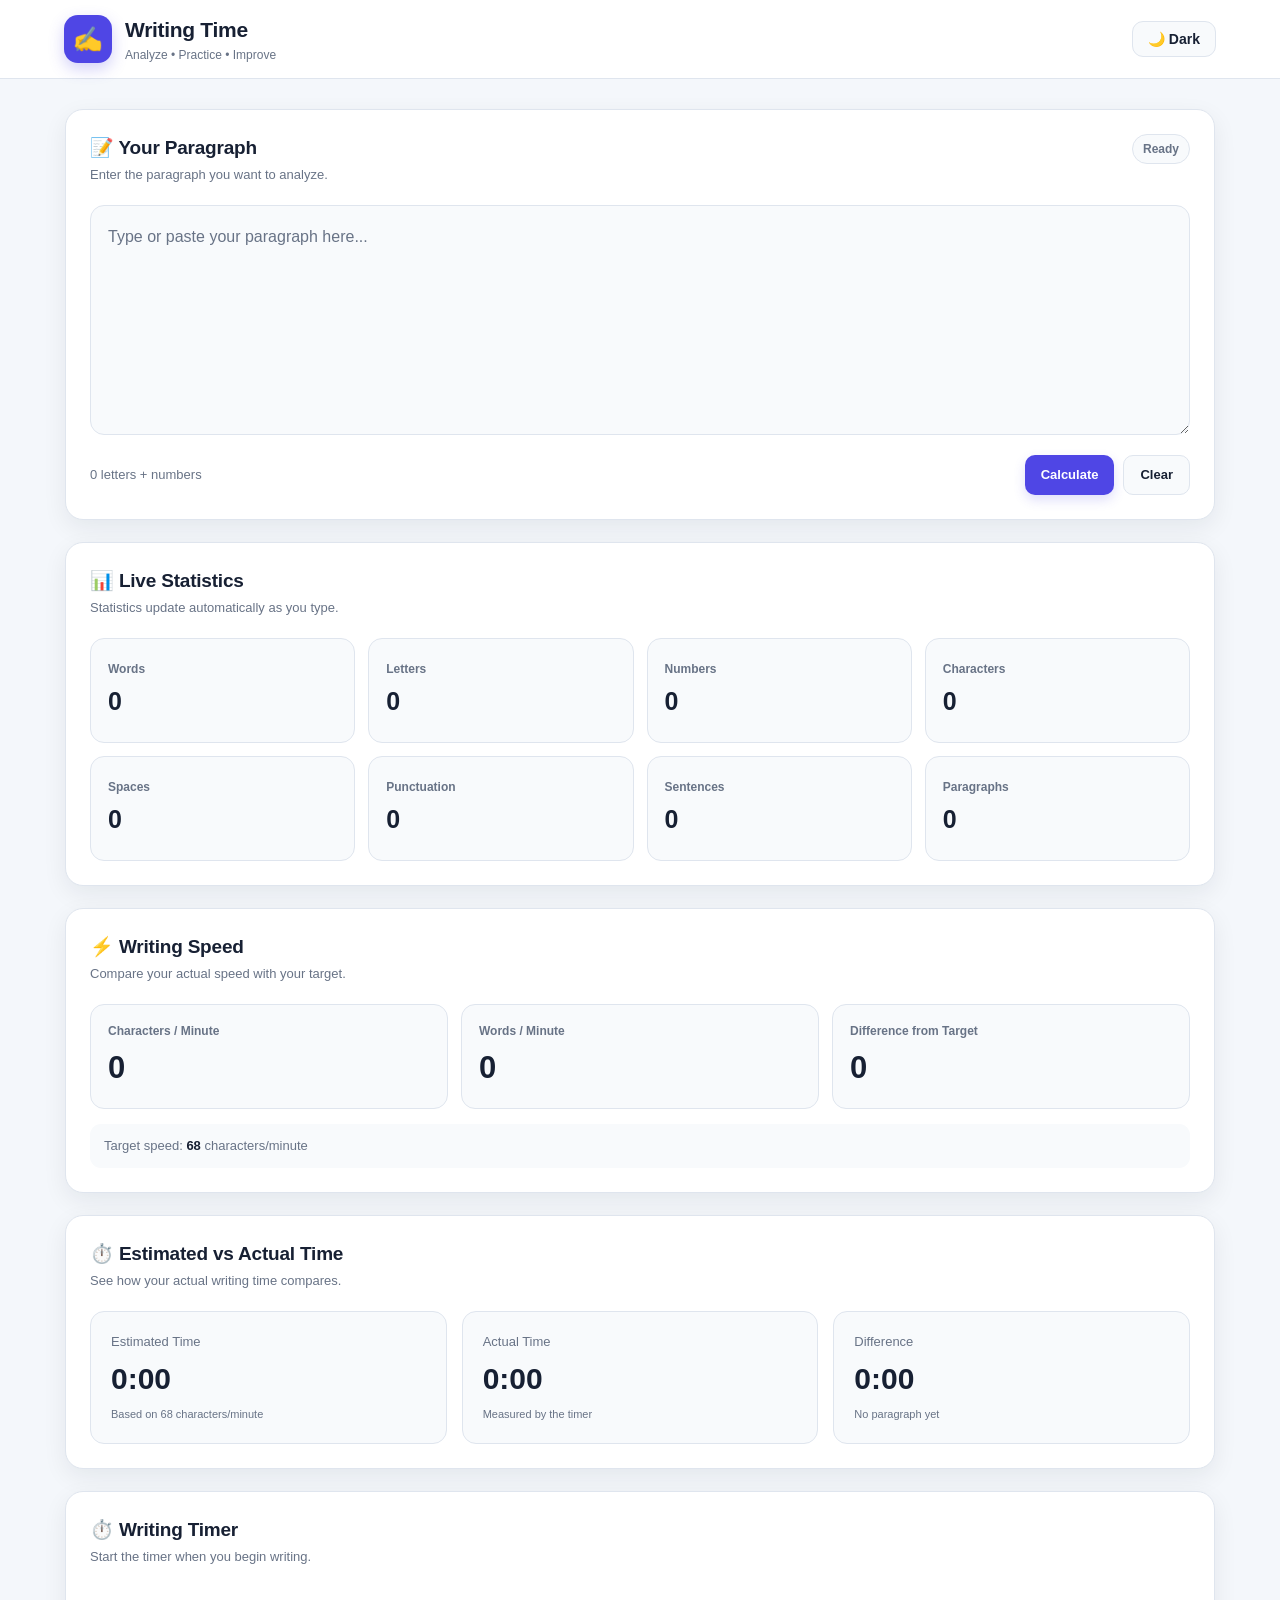
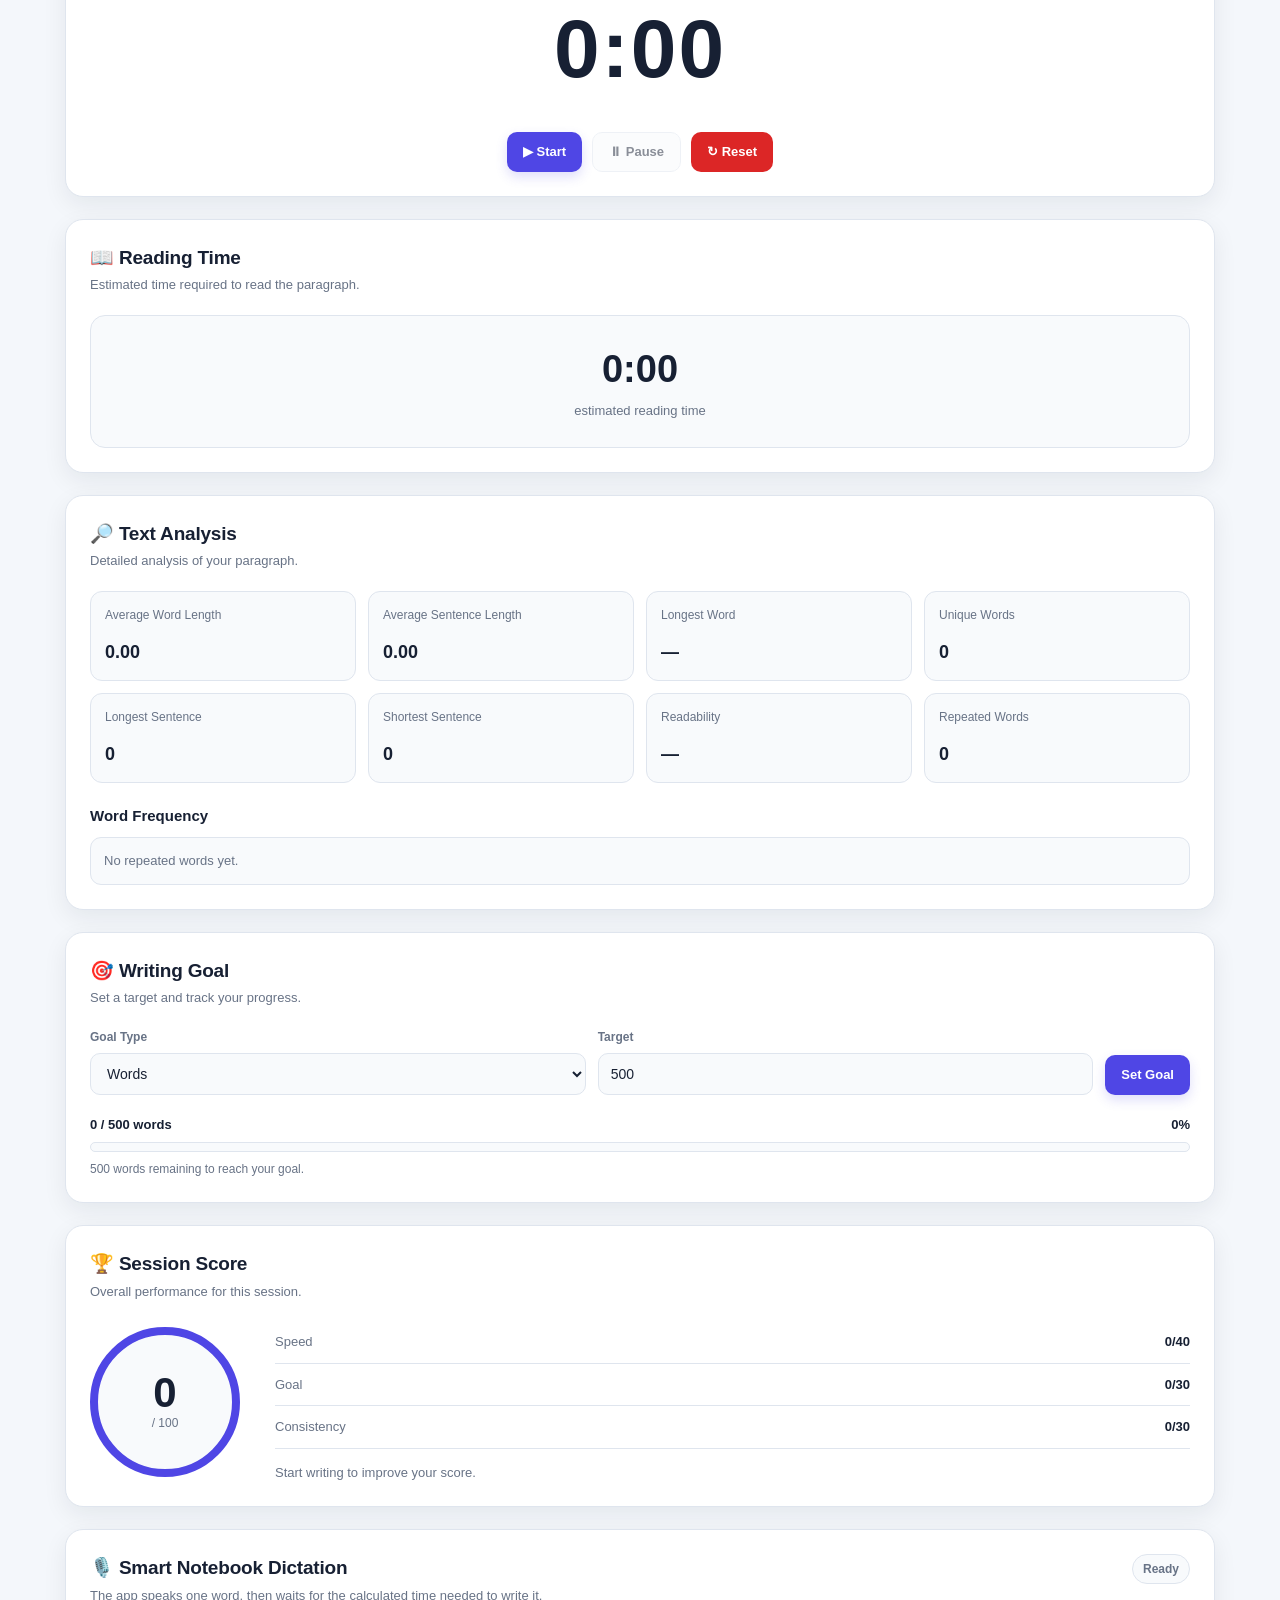
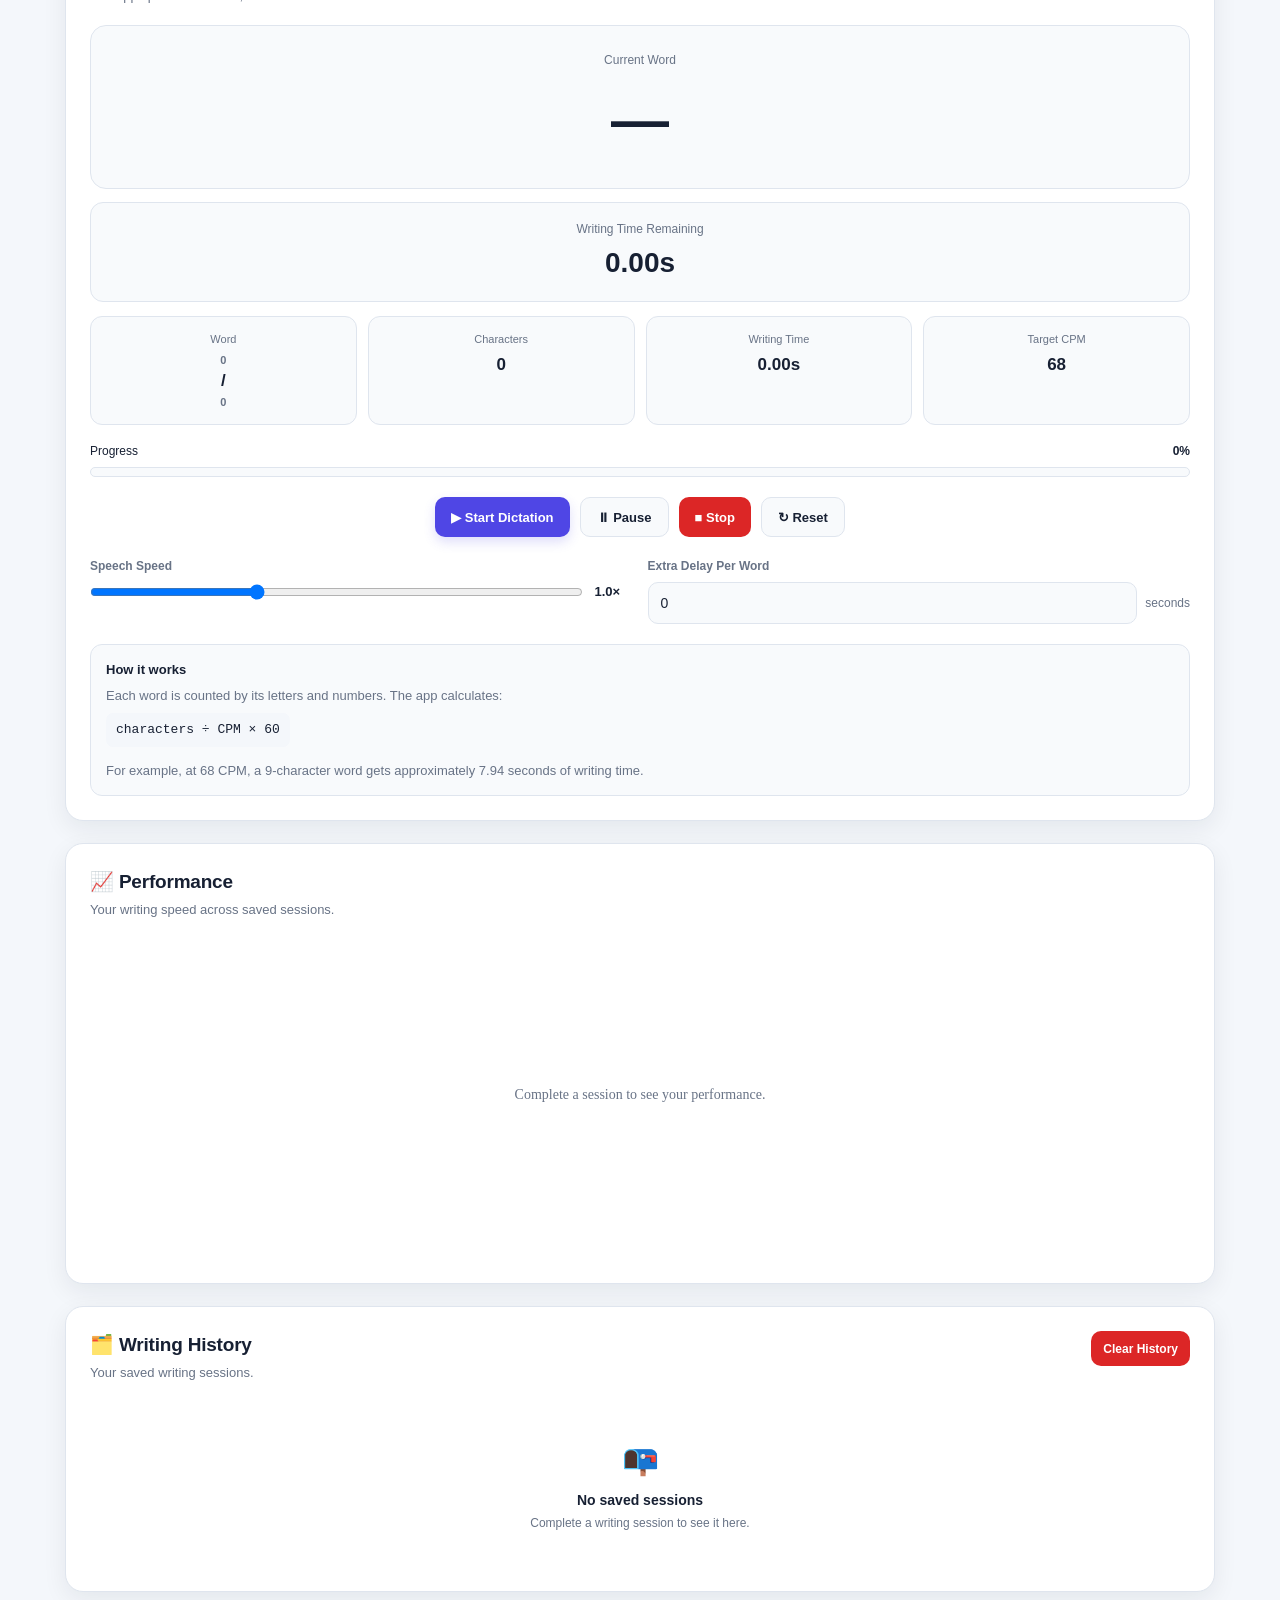
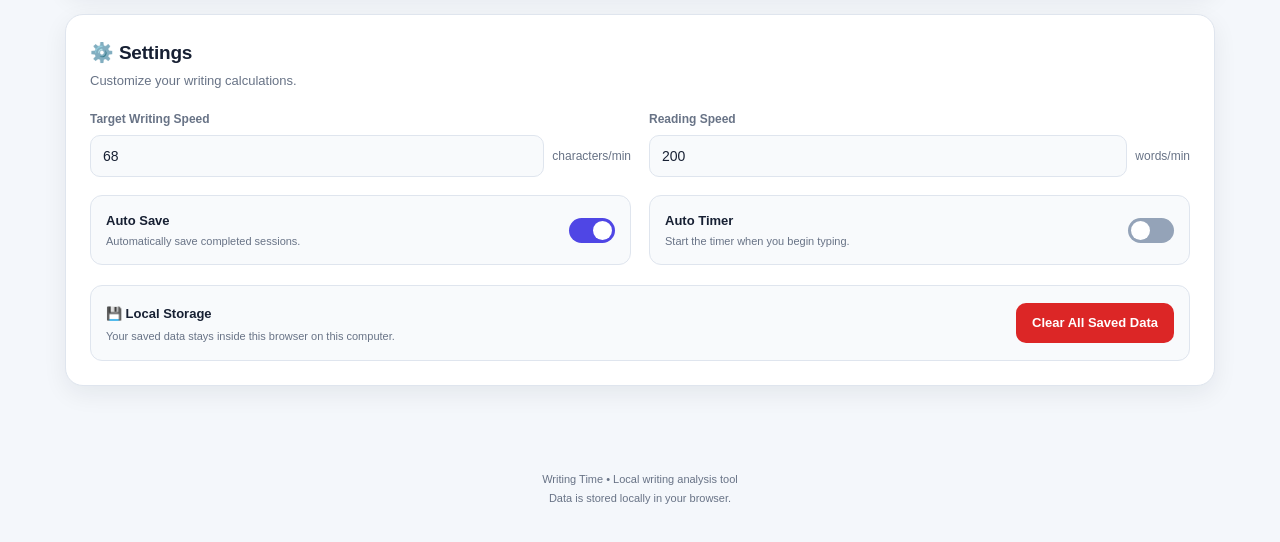
==== index.html @ 91558682 "Initial version" ====
<!DOCTYPE html>
<html lang="en">
<head>
    <meta charset="UTF-8">

    <meta
        name="viewport"
        content="width=device-width, initial-scale=1.0"
    >

    <meta
        name="description"
        content="Writing Time - Analyze your paragraph, calculate writing time, track speed and practice notebook dictation."
    >

    <title>Writing Time</title>

    <link
        rel="stylesheet"
        href="style.css"
    >
</head>

<body>

    <!-- =====================================================
         HEADER
         ===================================================== -->

    <header class="topbar">

        <div class="brand">

            <div class="brand-icon">
                ✍️
            </div>

            <div>
                <h1>Writing Time</h1>

                <p>
                    Analyze • Practice • Improve
                </p>
            </div>

        </div>


        <button
            id="themeToggle"
            class="theme-toggle"
            type="button"
        >
            🌙 Dark
        </button>

    </header>


    <!-- =====================================================
         MAIN
         ===================================================== -->

    <main class="container">


        <!-- =================================================
             INPUT SECTION
             ================================================= -->

        <section class="card input-card">

            <div class="section-heading">

                <div>
                    <h2>📝 Your Paragraph</h2>

                    <p>
                        Enter the paragraph you want to analyze.
                    </p>
                </div>

                <span
                    id="liveStatus"
                    class="status-badge"
                >
                    Ready
                </span>

            </div>


            <textarea
                id="paragraph"
                placeholder="Type or paste your paragraph here..."
                spellcheck="true"
                autocomplete="off"
            ></textarea>


            <div class="input-footer">

                <span id="charPreview">
                    0 letters + numbers
                </span>

                <div class="input-actions">

                    <button
                        id="calculateBtn"
                        class="primary-btn"
                        type="button"
                    >
                        Calculate
                    </button>

                    <button
                        id="clearBtn"
                        class="secondary-btn"
                        type="button"
                    >
                        Clear
                    </button>

                </div>

            </div>

        </section>


        <!-- =================================================
             LIVE STATISTICS
             ================================================= -->

        <section class="card">

            <div class="section-heading">

                <div>
                    <h2>📊 Live Statistics</h2>

                    <p>
                        Statistics update automatically as you type.
                    </p>
                </div>

            </div>


            <div class="stats-grid">

                <div class="stat-card">
                    <span class="stat-label">Words</span>
                    <strong id="words">0</strong>
                </div>

                <div class="stat-card">
                    <span class="stat-label">Letters</span>
                    <strong id="letters">0</strong>
                </div>

                <div class="stat-card">
                    <span class="stat-label">Numbers</span>
                    <strong id="numbers">0</strong>
                </div>

                <div class="stat-card">
                    <span class="stat-label">Characters</span>
                    <strong id="characters">0</strong>
                </div>

                <div class="stat-card">
                    <span class="stat-label">Spaces</span>
                    <strong id="spaces">0</strong>
                </div>

                <div class="stat-card">
                    <span class="stat-label">Punctuation</span>
                    <strong id="punctuation">0</strong>
                </div>

                <div class="stat-card">
                    <span class="stat-label">Sentences</span>
                    <strong id="sentences">0</strong>
                </div>

                <div class="stat-card">
                    <span class="stat-label">Paragraphs</span>
                    <strong id="paragraphs">0</strong>
                </div>

            </div>

        </section>


        <!-- =================================================
             WRITING SPEED
             ================================================= -->

        <section class="card">

            <div class="section-heading">

                <div>
                    <h2>⚡ Writing Speed</h2>

                    <p>
                        Compare your actual speed with your target.
                    </p>
                </div>

            </div>


            <div class="stats-grid three-columns">

                <div class="stat-card large-stat">

                    <span class="stat-label">
                        Characters / Minute
                    </span>

                    <strong id="cpm">
                        0
                    </strong>

                </div>


                <div class="stat-card large-stat">

                    <span class="stat-label">
                        Words / Minute
                    </span>

                    <strong id="wpm">
                        0
                    </strong>

                </div>


                <div class="stat-card large-stat">

                    <span class="stat-label">
                        Difference from Target
                    </span>

                    <strong id="speedDifference">
                        0
                    </strong>

                </div>

            </div>


            <div class="speed-target">

                Target speed:

                <strong id="targetSpeed">
                    68
                </strong>

                characters/minute

            </div>

        </section>


        <!-- =================================================
             ESTIMATED VS ACTUAL TIME
             ================================================= -->

        <section class="card">

            <div class="section-heading">

                <div>
                    <h2>⏱️ Estimated vs Actual Time</h2>

                    <p>
                        See how your actual writing time compares.
                    </p>
                </div>

            </div>


            <div class="time-grid">

                <div class="time-card">

                    <span>
                        Estimated Time
                    </span>

                    <strong id="estimatedTime">
                        0:00
                    </strong>

                    <small>
                        Based on 68 characters/minute
                    </small>

                </div>


                <div class="time-card">

                    <span>
                        Actual Time
                    </span>

                    <strong id="actualTime">
                        0:00
                    </strong>

                    <small>
                        Measured by the timer
                    </small>

                </div>


                <div class="time-card">

                    <span>
                        Difference
                    </span>

                    <strong id="timeDifference">
                        0:00
                    </strong>

                    <small id="differenceLabel">
                        No difference yet
                    </small>

                </div>

            </div>

        </section>


        <!-- =================================================
             STOPWATCH
             ================================================= -->

        <section class="card timer-card">

            <div class="section-heading">

                <div>
                    <h2>⏱️ Writing Timer</h2>

                    <p>
                        Start the timer when you begin writing.
                    </p>
                </div>

            </div>


            <div
                id="stopwatch"
                class="stopwatch"
            >
                0:00
            </div>


            <div class="timer-controls">

                <button
                    id="startTimer"
                    class="primary-btn"
                    type="button"
                >
                    ▶ Start
                </button>

                <button
                    id="pauseTimer"
                    class="secondary-btn"
                    type="button"
                >
                    ⏸ Pause
                </button>

                <button
                    id="resetTimer"
                    class="danger-btn"
                    type="button"
                >
                    ↻ Reset
                </button>

            </div>

        </section>


        <!-- =================================================
             READING TIME
             ================================================= -->

        <section class="card">

            <div class="section-heading">

                <div>
                    <h2>📖 Reading Time</h2>

                    <p>
                        Estimated time required to read the paragraph.
                    </p>
                </div>

            </div>


            <div class="reading-time-box">

                <strong id="readingTime">
                    0:00
                </strong>

                <span>
                    estimated reading time
                </span>

            </div>

        </section>


        <!-- =================================================
             TEXT ANALYSIS
             ================================================= -->

        <section class="card">

            <div class="section-heading">

                <div>
                    <h2>🔎 Text Analysis</h2>

                    <p>
                        Detailed analysis of your paragraph.
                    </p>
                </div>

            </div>


            <div class="analysis-grid">

                <div class="analysis-item">

                    <span>
                        Average Word Length
                    </span>

                    <strong id="averageWordLength">
                        0
                    </strong>

                </div>


                <div class="analysis-item">

                    <span>
                        Average Sentence Length
                    </span>

                    <strong id="averageSentenceLength">
                        0
                    </strong>

                </div>


                <div class="analysis-item">

                    <span>
                        Longest Word
                    </span>

                    <strong id="longestWord">
                        —
                    </strong>

                </div>


                <div class="analysis-item">

                    <span>
                        Unique Words
                    </span>

                    <strong id="uniqueWords">
                        0
                    </strong>

                </div>


                <div class="analysis-item">

                    <span>
                        Longest Sentence
                    </span>

                    <strong id="longestSentence">
                        0
                    </strong>

                </div>


                <div class="analysis-item">

                    <span>
                        Shortest Sentence
                    </span>

                    <strong id="shortestSentence">
                        0
                    </strong>

                </div>


                <div class="analysis-item">

                    <span>
                        Readability
                    </span>

                    <strong id="readability">
                        —
                    </strong>

                </div>


                <div class="analysis-item">

                    <span>
                        Repeated Words
                    </span>

                    <strong id="repeatedWords">
                        0
                    </strong>

                </div>

            </div>


            <div class="frequency-section">

                <h3>
                    Word Frequency
                </h3>

                <div
                    id="wordFrequency"
                    class="word-frequency"
                >
                    No repeated words yet.
                </div>

            </div>

        </section>


        <!-- =================================================
             GOAL
             ================================================= -->

        <section class="card">

            <div class="section-heading">

                <div>
                    <h2>🎯 Writing Goal</h2>

                    <p>
                        Set a target and track your progress.
                    </p>
                </div>

            </div>


            <div class="goal-controls">

                <div class="form-group">

                    <label for="goalType">
                        Goal Type
                    </label>

                    <select id="goalType">

                        <option value="words">
                            Words
                        </option>

                        <option value="letters">
                            Letters
                        </option>

                        <option value="characters">
                            Characters
                        </option>

                    </select>

                </div>


                <div class="form-group">

                    <label for="goalTarget">
                        Target
                    </label>

                    <input
                        id="goalTarget"
                        type="number"
                        min="1"
                        value="500"
                    >

                </div>


                <button
                    id="setGoalBtn"
                    class="primary-btn"
                    type="button"
                >
                    Set Goal
                </button>

            </div>


            <div class="goal-progress">

                <div class="goal-progress-header">

                    <strong id="goalProgressText">
                        0 / 500 words
                    </strong>

                    <strong id="goalPercentage">
                        0%
                    </strong>

                </div>


                <div class="progress-track">

                    <div
                        id="goalProgressBar"
                        class="progress-bar"
                        style="width: 0%"
                    ></div>

                </div>


                <p id="goalStatus">
                    500 words remaining to reach your goal.
                </p>

            </div>

        </section>


        <!-- =================================================
             SESSION SCORE
             ================================================= -->

        <section class="card score-card">

            <div class="section-heading">

                <div>
                    <h2>🏆 Session Score</h2>

                    <p>
                        Overall performance for this session.
                    </p>
                </div>

            </div>


            <div class="score-layout">

                <div class="score-circle">

                    <span id="sessionScore">
                        0
                    </span>

                    <small>
                        / 100
                    </small>

                </div>


                <div class="score-details">

                    <div class="score-row">

                        <span>
                            Speed
                        </span>

                        <strong id="speedScore">
                            0/40
                        </strong>

                    </div>


                    <div class="score-row">

                        <span>
                            Goal
                        </span>

                        <strong id="goalScore">
                            0/30
                        </strong>

                    </div>


                    <div class="score-row">

                        <span>
                            Consistency
                        </span>

                        <strong id="consistencyScore">
                            0/30
                        </strong>

                    </div>


                    <p id="scoreMessage">
                        Start writing to calculate your score.
                    </p>

                </div>

            </div>

        </section>


        <!-- =================================================
             SMART NOTEBOOK DICTATION
             ================================================= -->

        <section
            id="dictationSection"
            class="card dictation-card"
        >

            <div class="section-heading">

                <div>

                    <h2>
                        🎙️ Smart Notebook Dictation
                    </h2>

                    <p>
                        The app speaks one word, then waits for
                        the calculated time needed to write it.
                    </p>

                </div>


                <span
                    id="dictationStatus"
                    class="status-badge"
                >
                    Ready
                </span>

            </div>


            <!-- Current Word -->

            <div class="dictation-word-display">

                <span>
                    Current Word
                </span>

                <strong id="dictationCurrentWord">
                    —
                </strong>

            </div>


            <!-- Countdown -->

            <div class="dictation-countdown">

                <span>
                    Writing Time Remaining
                </span>

                <strong id="dictationCountdown">
                    0.00s
                </strong>

            </div>


            <!-- Word Statistics -->

            <div class="dictation-stats">

                <div class="dictation-stat">

                    <span>
                        Word
                    </span>

                    <strong>

                        <span id="dictationWordNumber">
                            0
                        </span>

                        /

                        <span id="dictationTotalWords">
                            0
                        </span>

                    </strong>

                </div>


                <div class="dictation-stat">

                    <span>
                        Characters
                    </span>

                    <strong id="dictationCharacterCount">
                        0
                    </strong>

                </div>


                <div class="dictation-stat">

                    <span>
                        Writing Time
                    </span>

                    <strong id="dictationWritingTime">
                        0.00s
                    </strong>

                </div>


                <div class="dictation-stat">

                    <span>
                        Target CPM
                    </span>

                    <strong id="dictationSpeed">
                        68
                    </strong>

                </div>

            </div>


            <!-- Progress -->

            <div class="dictation-progress">

                <div class="dictation-progress-header">

                    <span>
                        Progress
                    </span>

                    <strong id="dictationProgressText">
                        0%
                    </strong>

                </div>


                <div class="progress-track">

                    <div
                        id="dictationProgressBar"
                        class="progress-bar"
                        style="width: 0%"
                    ></div>

                </div>

            </div>


            <!-- Dictation Controls -->

            <div class="dictation-controls">

                <button
                    id="startDictation"
                    class="primary-btn"
                    type="button"
                >
                    ▶ Start Dictation
                </button>


                <button
                    id="pauseDictation"
                    class="secondary-btn"
                    type="button"
                >
                    ⏸ Pause
                </button>


                <button
                    id="stopDictation"
                    class="danger-btn"
                    type="button"
                >
                    ■ Stop
                </button>


                <button
                    id="resetDictation"
                    class="secondary-btn"
                    type="button"
                >
                    ↻ Reset
                </button>

            </div>


            <!-- Dictation Settings -->

            <div class="dictation-settings">

                <div class="form-group">

                    <label for="dictationSpeechRate">
                        Speech Speed
                    </label>

                    <div class="range-with-value">

                        <input
                            id="dictationSpeechRate"
                            type="range"
                            min="0.5"
                            max="2"
                            step="0.1"
                            value="1"
                        >

                        <strong id="dictationSpeechRateValue">
                            1.0×
                        </strong>

                    </div>

                </div>


                <div class="form-group">

                    <label for="dictationExtraDelay">
                        Extra Delay Per Word
                    </label>

                    <div class="input-with-unit">

                        <input
                            id="dictationExtraDelay"
                            type="number"
                            min="0"
                            step="0.1"
                            value="0"
                        >

                        <span>
                            seconds
                        </span>

                    </div>

                </div>

            </div>


            <div class="info-box">

                <strong>
                    How it works
                </strong>

                <p>

                    Each word is counted by its letters and
                    numbers. The app calculates:

                </p>

                <code>
                    characters ÷ CPM × 60
                </code>

                <p>

                    For example, at 68 CPM, a 9-character
                    word gets approximately 7.94 seconds
                    of writing time.

                </p>

            </div>

        </section>


        <!-- =================================================
             PERFORMANCE
             ================================================= -->

        <section class="card">

            <div class="section-heading">

                <div>

                    <h2>
                        📈 Performance
                    </h2>

                    <p>
                        Your writing speed across saved sessions.
                    </p>

                </div>

            </div>


            <div class="chart-container">

                <canvas
                    id="performanceChart"
                ></canvas>

            </div>

        </section>


        <!-- =================================================
             HISTORY
             ================================================= -->

        <section class="card">

            <div class="section-heading">

                <div>

                    <h2>
                        🗂️ Writing History
                    </h2>

                    <p>
                        Your saved writing sessions.
                    </p>

                </div>


                <button
                    id="clearHistoryBtn"
                    class="danger-btn small-btn"
                    type="button"
                >
                    Clear History
                </button>

            </div>


            <div
                id="historyList"
                class="history-list"
            ></div>


            <div
                id="historyEmpty"
                class="empty-state"
            >

                <span>
                    📭
                </span>

                <strong>
                    No saved sessions
                </strong>

                <p>
                    Complete a writing session to see it here.
                </p>

            </div>

        </section>


        <!-- =================================================
             SETTINGS
             ================================================= -->

        <section class="card">

            <div class="section-heading">

                <div>

                    <h2>
                        ⚙️ Settings
                    </h2>

                    <p>
                        Customize your writing calculations.
                    </p>

                </div>

            </div>


            <div class="settings-grid">


                <!-- Writing Speed -->

                <div class="form-group">

                    <label for="speedInput">
                        Target Writing Speed
                    </label>

                    <div class="input-with-unit">

                        <input
                            id="speedInput"
                            type="number"
                            min="1"
                            value="68"
                        >

                        <span>
                            characters/min
                        </span>

                    </div>

                </div>


                <!-- Reading Speed -->

                <div class="form-group">

                    <label for="readingSpeedInput">
                        Reading Speed
                    </label>

                    <div class="input-with-unit">

                        <input
                            id="readingSpeedInput"
                            type="number"
                            min="1"
                            value="200"
                        >

                        <span>
                            words/min
                        </span>

                    </div>

                </div>


                <!-- Auto Save -->

                <div class="setting-toggle">

                    <div>

                        <strong>
                            Auto Save
                        </strong>

                        <p>
                            Automatically save completed sessions.
                        </p>

                    </div>

                    <label class="switch">

                        <input
                            id="autoSaveToggle"
                            type="checkbox"
                            checked
                        >

                        <span class="slider"></span>

                    </label>

                </div>


                <!-- Auto Timer -->

                <div class="setting-toggle">

                    <div>

                        <strong>
                            Auto Timer
                        </strong>

                        <p>
                            Start the timer when you begin typing.
                        </p>

                    </div>

                    <label class="switch">

                        <input
                            id="autoTimerToggle"
                            type="checkbox"
                        >

                        <span class="slider"></span>

                    </label>

                </div>

            </div>


            <div class="storage-info">

                <div>

                    <strong>
                        💾 Local Storage
                    </strong>

                    <p>
                        Your saved data stays inside this browser
                        on this computer.
                    </p>

                </div>


                <button
                    id="clearSavedDataBtn"
                    class="danger-btn"
                    type="button"
                >
                    Clear All Saved Data
                </button>

            </div>

        </section>


    </main>


    <!-- =====================================================
         FOOTER
         ===================================================== -->

    <footer class="footer">

        <p>
            Writing Time • Local writing analysis tool
        </p>

        <p>
            Data is stored locally in your browser.
        </p>

    </footer>


    <!-- =====================================================
         JAVASCRIPT
         ===================================================== -->

    <script src="script.js"></script>

</body>
</html>
---- style.css ----
/* =========================================================
   WRITING TIME — COMPLETE STYLE SHEET
   ========================================================= */

   * {
    box-sizing: border-box;
    margin: 0;
    padding: 0;
}

:root {
    --bg: #f4f7fb;
    --card: #ffffff;
    --card-secondary: #f8fafc;
    --text: #172033;
    --muted: #687386;
    --border: #dfe5ee;
    --primary: #4f46e5;
    --primary-hover: #4338ca;
    --success: #16a34a;
    --danger: #dc2626;
    --warning: #d97706;
    --shadow: 0 8px 25px rgba(15, 23, 42, 0.07);
    --radius: 18px;
    --transition: 0.2s ease;
}

body.dark {
    --bg: #0f172a;
    --card: #172033;
    --card-secondary: #1e293b;
    --text: #f1f5f9;
    --muted: #94a3b8;
    --border: #334155;
    --shadow: 0 8px 25px rgba(0, 0, 0, 0.25);
}


/* =========================================================
   BODY
   ========================================================= */

html {
    scroll-behavior: smooth;
}

body {
    min-height: 100vh;
    background: var(--bg);
    color: var(--text);
    font-family:
        Inter,
        "Segoe UI",
        Roboto,
        Arial,
        sans-serif;
    line-height: 1.5;
    transition:
        background var(--transition),
        color var(--transition);
}


/* =========================================================
   HEADER
   ========================================================= */

.topbar {
    width: 100%;
    min-height: 78px;
    padding: 14px 5%;
    background: var(--card);
    border-bottom: 1px solid var(--border);

    display: flex;
    align-items: center;
    justify-content: space-between;

    position: sticky;
    top: 0;
    z-index: 100;

    backdrop-filter: blur(12px);
}

.brand {
    display: flex;
    align-items: center;
    gap: 13px;
}

.brand-icon {
    width: 48px;
    height: 48px;

    border-radius: 14px;

    display: flex;
    align-items: center;
    justify-content: center;

    background: var(--primary);
    font-size: 24px;

    box-shadow:
        0 6px 15px rgba(79, 70, 229, 0.25);
}

.brand h1 {
    font-size: 21px;
    font-weight: 750;
    letter-spacing: -0.3px;
}

.brand p {
    color: var(--muted);
    font-size: 12px;
}

.theme-toggle {
    border: 1px solid var(--border);
    background: var(--card-secondary);
    color: var(--text);

    padding: 9px 15px;
    border-radius: 11px;

    cursor: pointer;
    font-size: 14px;
    font-weight: 600;

    transition: var(--transition);
}

.theme-toggle:hover {
    transform: translateY(-1px);
    border-color: var(--primary);
}


/* =========================================================
   MAIN CONTAINER
   ========================================================= */

.container {
    width: min(1150px, 92%);
    margin: 30px auto 60px;

    display: flex;
    flex-direction: column;
    gap: 22px;
}


/* =========================================================
   CARDS
   ========================================================= */

.card {
    background: var(--card);
    border: 1px solid var(--border);
    border-radius: var(--radius);

    padding: 24px;

    box-shadow: var(--shadow);

    transition:
        background var(--transition),
        border-color var(--transition),
        transform var(--transition);
}

.card:hover {
    transform: translateY(-1px);
}

.section-heading {
    display: flex;
    justify-content: space-between;
    align-items: flex-start;
    gap: 15px;

    margin-bottom: 20px;
}

.section-heading h2 {
    font-size: 19px;
    font-weight: 750;
    letter-spacing: -0.2px;
}

.section-heading p {
    margin-top: 3px;
    color: var(--muted);
    font-size: 13px;
}


/* =========================================================
   STATUS
   ========================================================= */

.status-badge {
    display: inline-flex;
    align-items: center;
    justify-content: center;

    padding: 5px 10px;

    border-radius: 999px;

    background: var(--card-secondary);
    border: 1px solid var(--border);

    color: var(--muted);

    font-size: 12px;
    font-weight: 650;

    white-space: nowrap;
}


/* =========================================================
   TEXTAREA
   ========================================================= */

textarea {
    width: 100%;
    min-height: 230px;

    resize: vertical;

    border: 1px solid var(--border);
    border-radius: 14px;

    padding: 17px;

    background: var(--card-secondary);
    color: var(--text);

    outline: none;

    font-family: inherit;
    font-size: 16px;
    line-height: 1.7;

    transition:
        border-color var(--transition),
        box-shadow var(--transition),
        background var(--transition);
}

textarea::placeholder {
    color: var(--muted);
}

textarea:focus {
    border-color: var(--primary);

    box-shadow:
        0 0 0 3px rgba(79, 70, 229, 0.12);
}


/* =========================================================
   INPUT FOOTER
   ========================================================= */

.input-footer {
    margin-top: 13px;

    display: flex;
    align-items: center;
    justify-content: space-between;

    gap: 15px;
}

#charPreview {
    color: var(--muted);
    font-size: 13px;
}

.input-actions {
    display: flex;
    gap: 9px;
}


/* =========================================================
   BUTTONS
   ========================================================= */

button {
    font-family: inherit;
}

.primary-btn,
.secondary-btn,
.danger-btn {
    border: none;

    min-height: 40px;
    padding: 9px 16px;

    border-radius: 10px;

    cursor: pointer;

    font-size: 13px;
    font-weight: 650;

    transition:
        transform var(--transition),
        background var(--transition),
        box-shadow var(--transition),
        opacity var(--transition);
}

.primary-btn {
    background: var(--primary);
    color: white;

    box-shadow:
        0 5px 12px rgba(79, 70, 229, 0.18);
}

.primary-btn:hover {
    background: var(--primary-hover);
    transform: translateY(-1px);
}

.secondary-btn {
    background: var(--card-secondary);
    color: var(--text);
    border: 1px solid var(--border);
}

.secondary-btn:hover {
    border-color: var(--primary);
    transform: translateY(-1px);
}

.danger-btn {
    background: var(--danger);
    color: white;
}

.danger-btn:hover {
    opacity: 0.9;
    transform: translateY(-1px);
}

.small-btn {
    min-height: 35px;
    padding: 7px 12px;
    font-size: 12px;
}

button:disabled {
    opacity: 0.5;
    cursor: not-allowed;
    transform: none !important;
}


/* =========================================================
   LIVE STATISTICS
   ========================================================= */

.stats-grid {
    display: grid;

    grid-template-columns:
        repeat(4, minmax(0, 1fr));

    gap: 13px;
}

.three-columns {
    grid-template-columns:
        repeat(3, minmax(0, 1fr));
}

.stat-card {
    min-height: 105px;

    padding: 17px;

    border: 1px solid var(--border);
    border-radius: 14px;

    background: var(--card-secondary);

    display: flex;
    flex-direction: column;
    justify-content: center;
    gap: 5px;
}

.stat-label {
    color: var(--muted);
    font-size: 12px;
    font-weight: 600;
}

.stat-card strong {
    font-size: 25px;
    font-weight: 750;
}

.large-stat strong {
    font-size: 31px;
}

.speed-target {
    margin-top: 15px;

    padding: 12px 14px;

    border-radius: 11px;

    background: var(--card-secondary);
    color: var(--muted);

    font-size: 13px;
}

.speed-target strong {
    color: var(--text);
}


/* =========================================================
   TIME CARDS
   ========================================================= */

.time-grid {
    display: grid;
    grid-template-columns:
        repeat(3, minmax(0, 1fr));
    gap: 15px;
}

.time-card {
    padding: 20px;

    border: 1px solid var(--border);
    border-radius: 14px;

    background: var(--card-secondary);

    display: flex;
    flex-direction: column;
    gap: 5px;
}

.time-card span {
    color: var(--muted);
    font-size: 13px;
}

.time-card strong {
    font-size: 30px;
    font-weight: 750;
}

.time-card small {
    color: var(--muted);
    font-size: 11px;
}


/* =========================================================
   STOPWATCH
   ========================================================= */

.timer-card {
    text-align: center;
}

.timer-card .section-heading {
    text-align: left;
}

.stopwatch {
    margin: 8px auto 22px;

    font-variant-numeric: tabular-nums;

    font-size: clamp(48px, 9vw, 82px);
    font-weight: 800;

    letter-spacing: 2px;
}

.timer-controls {
    display: flex;
    justify-content: center;
    gap: 10px;
    flex-wrap: wrap;
}


/* =========================================================
   READING TIME
   ========================================================= */

.reading-time-box {
    padding: 25px;

    border-radius: 15px;

    background: var(--card-secondary);
    border: 1px solid var(--border);

    text-align: center;
}

.reading-time-box strong {
    display: block;

    font-size: 38px;
    font-weight: 800;
}

.reading-time-box span {
    color: var(--muted);
    font-size: 13px;
}


/* =========================================================
   TEXT ANALYSIS
   ========================================================= */

.analysis-grid {
    display: grid;

    grid-template-columns:
        repeat(4, minmax(0, 1fr));

    gap: 12px;
}

.analysis-item {
    min-height: 90px;

    padding: 14px;

    background: var(--card-secondary);
    border: 1px solid var(--border);
    border-radius: 12px;

    display: flex;
    flex-direction: column;
    justify-content: space-between;
    gap: 6px;
}

.analysis-item span {
    color: var(--muted);
    font-size: 12px;
}

.analysis-item strong {
    font-size: 18px;

    overflow-wrap: anywhere;
}

.frequency-section {
    margin-top: 22px;
}

.frequency-section h3 {
    margin-bottom: 10px;
    font-size: 15px;
}

.word-frequency {
    min-height: 45px;

    padding: 13px;

    border: 1px solid var(--border);
    border-radius: 11px;

    background: var(--card-secondary);

    color: var(--muted);
    font-size: 13px;
}


/* =========================================================
   GOALS
   ========================================================= */

.goal-controls {
    display: grid;

    grid-template-columns:
        1fr 1fr auto;

    gap: 12px;

    align-items: end;
}

.form-group {
    display: flex;
    flex-direction: column;
    gap: 7px;
}

.form-group label {
    font-size: 12px;
    font-weight: 650;
    color: var(--muted);
}

input,
select {
    width: 100%;

    min-height: 42px;

    border: 1px solid var(--border);
    border-radius: 10px;

    background: var(--card-secondary);
    color: var(--text);

    padding: 9px 12px;

    outline: none;

    font-family: inherit;
    font-size: 14px;

    transition: var(--transition);
}

input:focus,
select:focus {
    border-color: var(--primary);

    box-shadow:
        0 0 0 3px rgba(79, 70, 229, 0.1);
}

.goal-progress {
    margin-top: 20px;
}

.goal-progress-header {
    display: flex;
    justify-content: space-between;

    margin-bottom: 8px;

    font-size: 13px;
}

.progress-track {
    width: 100%;
    height: 10px;

    border-radius: 999px;

    overflow: hidden;

    background: var(--card-secondary);
    border: 1px solid var(--border);
}

.progress-bar {
    height: 100%;

    border-radius: inherit;

    background: var(--primary);

    transition: width 0.35s ease;
}

.goal-progress p {
    margin-top: 8px;

    color: var(--muted);
    font-size: 12px;
}


/* =========================================================
   SCORE
   ========================================================= */

.score-layout {
    display: flex;
    align-items: center;
    gap: 35px;
}

.score-circle {
    width: 150px;
    height: 150px;

    flex: 0 0 150px;

    border-radius: 50%;

    background: var(--card-secondary);
    border: 8px solid var(--primary);

    display: flex;
    align-items: center;
    justify-content: center;
    flex-direction: column;
}

.score-circle span {
    font-size: 42px;
    font-weight: 800;
    line-height: 1;
}

.score-circle small {
    color: var(--muted);
    font-size: 12px;
}

.score-details {
    flex: 1;
}

.score-row {
    display: flex;
    justify-content: space-between;

    padding: 11px 0;

    border-bottom: 1px solid var(--border);

    font-size: 13px;
}

.score-row span {
    color: var(--muted);
}

.score-details > p {
    margin-top: 14px;

    color: var(--muted);
    font-size: 13px;
}


/* =========================================================
   DICTATION
   ========================================================= */

.dictation-card {
    overflow: hidden;
}

.dictation-word-display {
    min-height: 150px;

    padding: 25px;

    border: 1px solid var(--border);
    border-radius: 16px;

    background: var(--card-secondary);

    display: flex;
    flex-direction: column;

    align-items: center;
    justify-content: center;

    text-align: center;
}

.dictation-word-display span {
    color: var(--muted);
    font-size: 12px;
}

.dictation-word-display strong {
    margin-top: 7px;

    font-size: clamp(32px, 7vw, 58px);
    font-weight: 800;

    word-break: break-word;
}

.dictation-countdown {
    margin-top: 13px;

    padding: 17px;

    border-radius: 13px;

    background: var(--card-secondary);
    border: 1px solid var(--border);

    text-align: center;
}

.dictation-countdown span {
    display: block;

    color: var(--muted);
    font-size: 12px;
}

.dictation-countdown strong {
    display: block;

    margin-top: 4px;

    font-size: 28px;
    font-variant-numeric: tabular-nums;
}

.dictation-stats {
    margin-top: 14px;

    display: grid;

    grid-template-columns:
        repeat(4, minmax(0, 1fr));

    gap: 11px;
}

.dictation-stat {
    padding: 14px;

    background: var(--card-secondary);
    border: 1px solid var(--border);

    border-radius: 12px;

    text-align: center;
}

.dictation-stat span {
    display: block;

    color: var(--muted);
    font-size: 11px;
}

.dictation-stat strong {
    display: block;

    margin-top: 4px;

    font-size: 17px;
}

.dictation-progress {
    margin-top: 17px;
}

.dictation-progress-header {
    display: flex;
    justify-content: space-between;

    margin-bottom: 7px;

    font-size: 12px;
}

.dictation-controls {
    margin-top: 20px;

    display: flex;
    justify-content: center;

    gap: 10px;
    flex-wrap: wrap;
}

.dictation-settings {
    margin-top: 20px;

    display: grid;

    grid-template-columns:
        1fr 1fr;

    gap: 15px;
}

.range-with-value {
    display: flex;
    align-items: center;
    gap: 12px;
}

.range-with-value input[type="range"] {
    padding: 0;
    min-height: auto;
    border: none;
    box-shadow: none;
}

.range-with-value strong {
    min-width: 38px;

    font-size: 13px;
}

.input-with-unit {
    display: flex;
    align-items: center;

    gap: 8px;
}

.input-with-unit input {
    flex: 1;
}

.input-with-unit span {
    color: var(--muted);
    font-size: 12px;
    white-space: nowrap;
}

.info-box {
    margin-top: 20px;

    padding: 15px;

    border-radius: 12px;

    background: var(--card-secondary);
    border: 1px solid var(--border);

    font-size: 13px;
}

.info-box strong {
    display: block;
    margin-bottom: 5px;
}

.info-box p {
    color: var(--muted);
    margin-top: 6px;
}

.info-box code {
    display: inline-block;

    margin: 8px 0;
    padding: 7px 10px;

    border-radius: 7px;

    background: var(--bg);

    font-family:
        Consolas,
        "Courier New",
        monospace;

    color: var(--text);
}


/* =========================================================
   CHART
   ========================================================= */

.chart-container {
    width: 100%;
    height: 320px;

    position: relative;
}

#performanceChart {
    width: 100% !important;
    height: 100% !important;
}


/* =========================================================
   HISTORY
   ========================================================= */

.history-list {
    display: flex;
    flex-direction: column;
    gap: 10px;
}

.history-item {
    padding: 15px;

    border: 1px solid var(--border);
    border-radius: 12px;

    background: var(--card-secondary);

    display: grid;

    grid-template-columns:
        1.5fr
        repeat(4, 1fr)
        auto;

    gap: 12px;

    align-items: center;
}

.history-item-title {
    font-weight: 700;
    font-size: 13px;

    overflow: hidden;
    text-overflow: ellipsis;
    white-space: nowrap;
}

.history-item-data {
    display: flex;
    flex-direction: column;
    gap: 2px;
}

.history-item-data span {
    color: var(--muted);
    font-size: 10px;
}

.history-item-data strong {
    font-size: 13px;
}

.history-delete {
    border: none;

    width: 32px;
    height: 32px;

    border-radius: 8px;

    background: transparent;
    color: var(--danger);

    cursor: pointer;

    font-size: 16px;
}

.history-delete:hover {
    background: rgba(220, 38, 38, 0.1);
}

.empty-state {
    padding: 35px 20px;

    text-align: center;

    color: var(--muted);
}

.empty-state span {
    display: block;
    font-size: 30px;
    margin-bottom: 8px;
}

.empty-state strong {
    display: block;

    color: var(--text);
    font-size: 14px;
}

.empty-state p {
    margin-top: 3px;
    font-size: 12px;
}


/* =========================================================
   SETTINGS
   ========================================================= */

.settings-grid {
    display: grid;

    grid-template-columns:
        1fr 1fr;

    gap: 18px;
}

.setting-toggle {
    min-height: 70px;

    padding: 13px 15px;

    border: 1px solid var(--border);
    border-radius: 12px;

    background: var(--card-secondary);

    display: flex;
    justify-content: space-between;
    align-items: center;

    gap: 15px;
}

.setting-toggle strong {
    display: block;
    font-size: 13px;
}

.setting-toggle p {
    margin-top: 3px;

    color: var(--muted);
    font-size: 11px;
}


/* =========================================================
   SWITCH
   ========================================================= */

.switch {
    position: relative;

    display: inline-block;

    width: 46px;
    height: 25px;

    flex: 0 0 auto;
}

.switch input {
    opacity: 0;
    width: 0;
    height: 0;
}

.slider {
    position: absolute;
    inset: 0;

    cursor: pointer;

    background: #94a3b8;

    border-radius: 999px;

    transition: 0.2s;
}

.slider::before {
    content: "";

    position: absolute;

    width: 19px;
    height: 19px;

    left: 3px;
    top: 3px;

    border-radius: 50%;

    background: white;

    transition: 0.2s;
}

.switch input:checked + .slider {
    background: var(--primary);
}

.switch input:checked + .slider::before {
    transform: translateX(21px);
}


/* =========================================================
   STORAGE
   ========================================================= */

.storage-info {
    margin-top: 20px;

    padding: 15px;

    border-radius: 12px;

    background: var(--card-secondary);
    border: 1px solid var(--border);

    display: flex;
    justify-content: space-between;
    align-items: center;

    gap: 15px;
}

.storage-info strong {
    font-size: 13px;
}

.storage-info p {
    margin-top: 3px;

    color: var(--muted);
    font-size: 11px;
}


/* =========================================================
   FOOTER
   ========================================================= */

.footer {
    padding: 25px 20px 35px;

    text-align: center;

    color: var(--muted);

    font-size: 11px;
}

.footer p + p {
    margin-top: 3px;
}


/* =========================================================
   SELECTION
   ========================================================= */

::selection {
    background: rgba(79, 70, 229, 0.25);
    color: var(--text);
}


/* =========================================================
   SCROLLBAR
   ========================================================= */

::-webkit-scrollbar {
    width: 9px;
}

::-webkit-scrollbar-track {
    background: var(--bg);
}

::-webkit-scrollbar-thumb {
    background: #94a3b8;
    border-radius: 999px;
}

::-webkit-scrollbar-thumb:hover {
    background: #64748b;
}


/* =========================================================
   RESPONSIVE — TABLET
   ========================================================= */

@media (max-width: 900px) {

    .stats-grid {
        grid-template-columns:
            repeat(2, minmax(0, 1fr));
    }

    .analysis-grid {
        grid-template-columns:
            repeat(2, minmax(0, 1fr));
    }

    .dictation-stats {
        grid-template-columns:
            repeat(2, minmax(0, 1fr));
    }

    .history-item {
        grid-template-columns:
            1.5fr 1fr 1fr;

        gap: 10px;
    }

    .history-item-data:nth-child(n + 4) {
        display: none;
    }

}


/* =========================================================
   RESPONSIVE — MOBILE
   ========================================================= */

@media (max-width: 650px) {

    .topbar {
        padding: 12px 4%;
    }

    .brand-icon {
        width: 42px;
        height: 42px;
        font-size: 20px;
    }

    .brand h1 {
        font-size: 18px;
    }

    .brand p {
        font-size: 10px;
    }

    .theme-toggle {
        padding: 8px 10px;
        font-size: 12px;
    }

    .container {
        width: 94%;
        margin-top: 18px;
        gap: 15px;
    }

    .card {
        padding: 17px;
        border-radius: 15px;
    }

    .section-heading h2 {
        font-size: 17px;
    }

    .section-heading p {
        font-size: 12px;
    }

    textarea {
        min-height: 190px;
        font-size: 15px;
    }

    .input-footer {
        flex-direction: column;
        align-items: stretch;
    }

    .input-actions {
        width: 100%;
    }

    .input-actions button {
        flex: 1;
    }

    .stats-grid,
    .three-columns,
    .analysis-grid,
    .time-grid,
    .dictation-stats,
    .settings-grid {
        grid-template-columns:
            1fr 1fr;
    }

    .goal-controls {
        grid-template-columns: 1fr;
    }

    .dictation-settings {
        grid-template-columns: 1fr;
    }

    .score-layout {
        flex-direction: column;
        gap: 20px;
    }

    .score-details {
        width: 100%;
    }

    .storage-info {
        flex-direction: column;
        align-items: stretch;
    }

    .storage-info button {
        width: 100%;
    }

    .history-item {
        grid-template-columns:
            1fr 1fr;

        padding: 12px;
    }

    .history-item-title {
        grid-column: 1 / -1;
    }

    .history-item-data:nth-child(n + 4) {
        display: flex;
    }

    .history-delete {
        justify-self: end;
    }

}


/* =========================================================
   SMALL MOBILE
   ========================================================= */

@media (max-width: 430px) {

    .stats-grid,
    .three-columns,
    .analysis-grid,
    .time-grid,
    .dictation-stats,
    .settings-grid {
        grid-template-columns: 1fr;
    }

    .dictation-word-display {
        min-height: 120px;
    }

    .dictation-word-display strong {
        font-size: 38px;
    }

    .stopwatch {
        font-size: 52px;
    }

    .timer-controls,
    .dictation-controls {
        flex-direction: column;
    }

    .timer-controls button,
    .dictation-controls button {
        width: 100%;
    }

    .score-circle {
        width: 130px;
        height: 130px;
        flex-basis: 130px;
    }

    .score-circle span {
        font-size: 36px;
    }

}


/* =========================================================
   REDUCED MOTION
   ========================================================= */

@media (prefers-reduced-motion: reduce) {

    *,
    *::before,
    *::after {
        scroll-behavior: auto !important;
        transition-duration: 0.01ms !important;
        animation-duration: 0.01ms !important;
    }

}
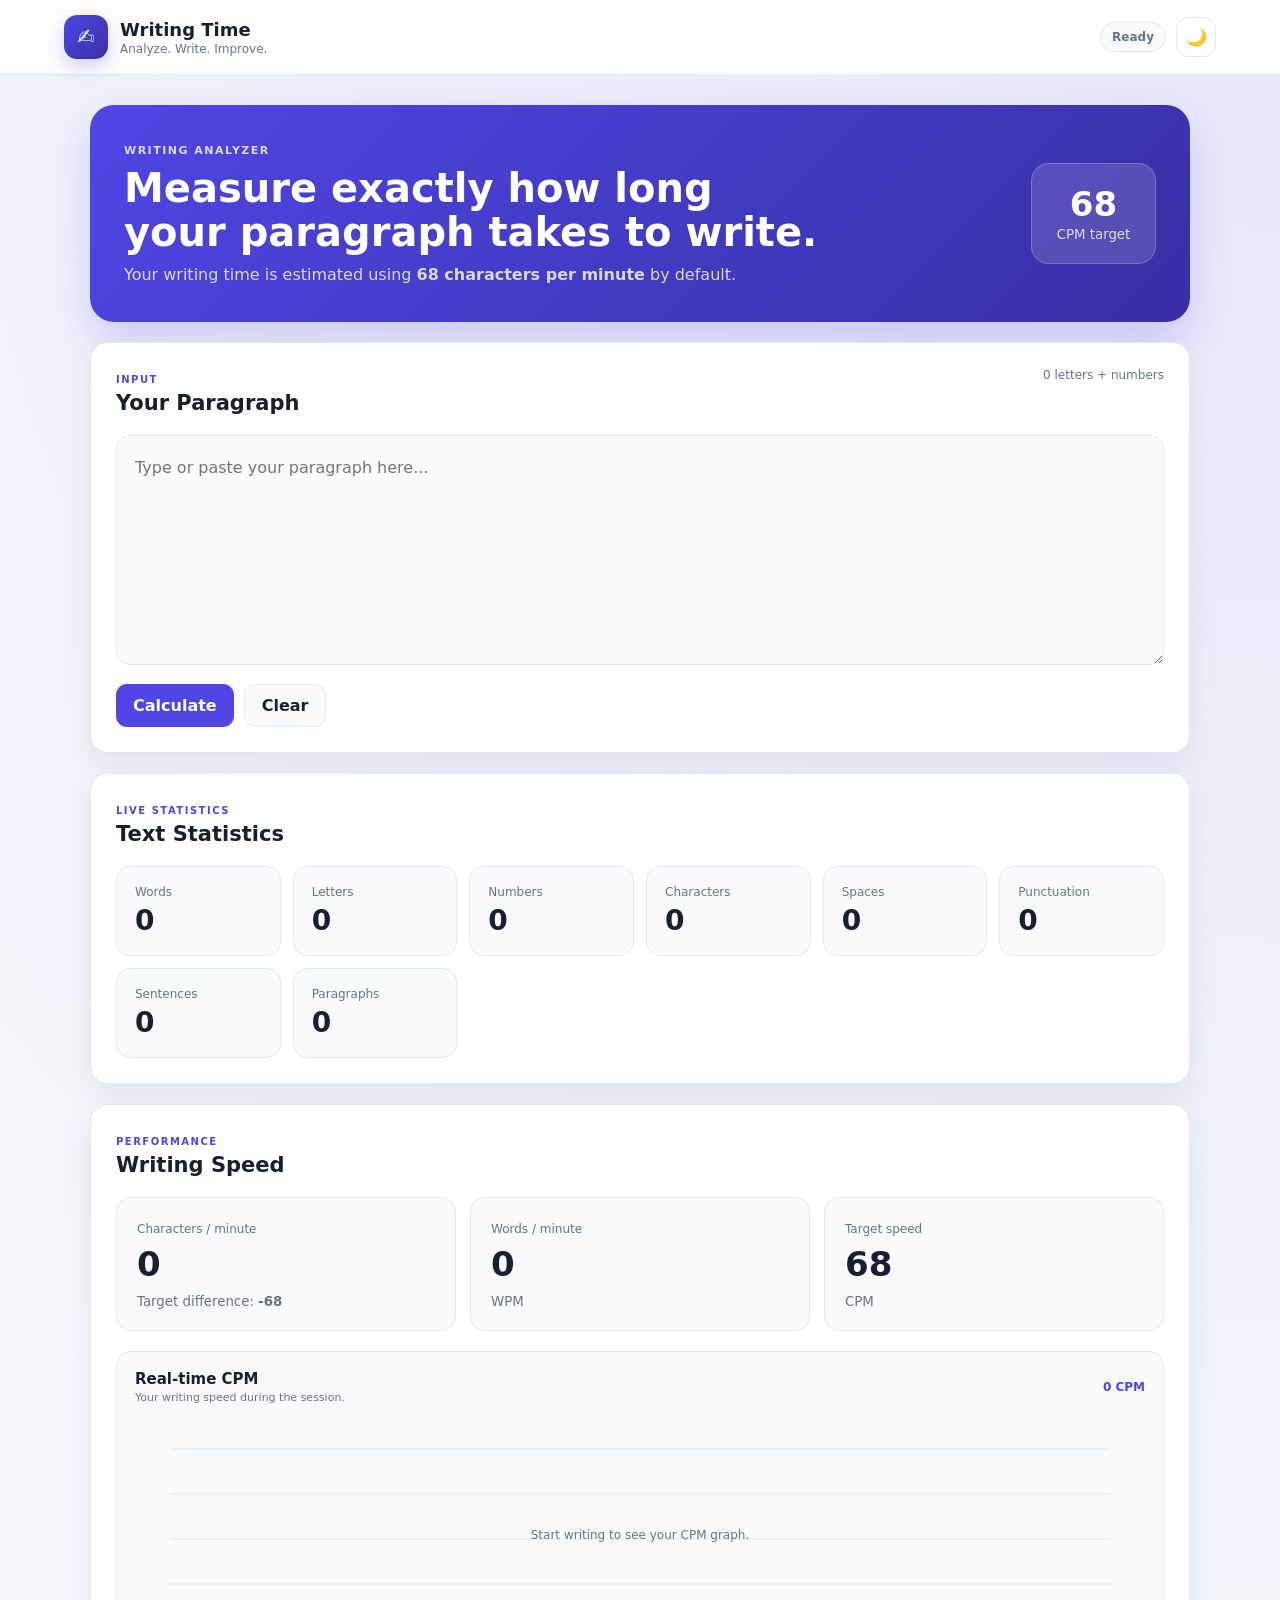
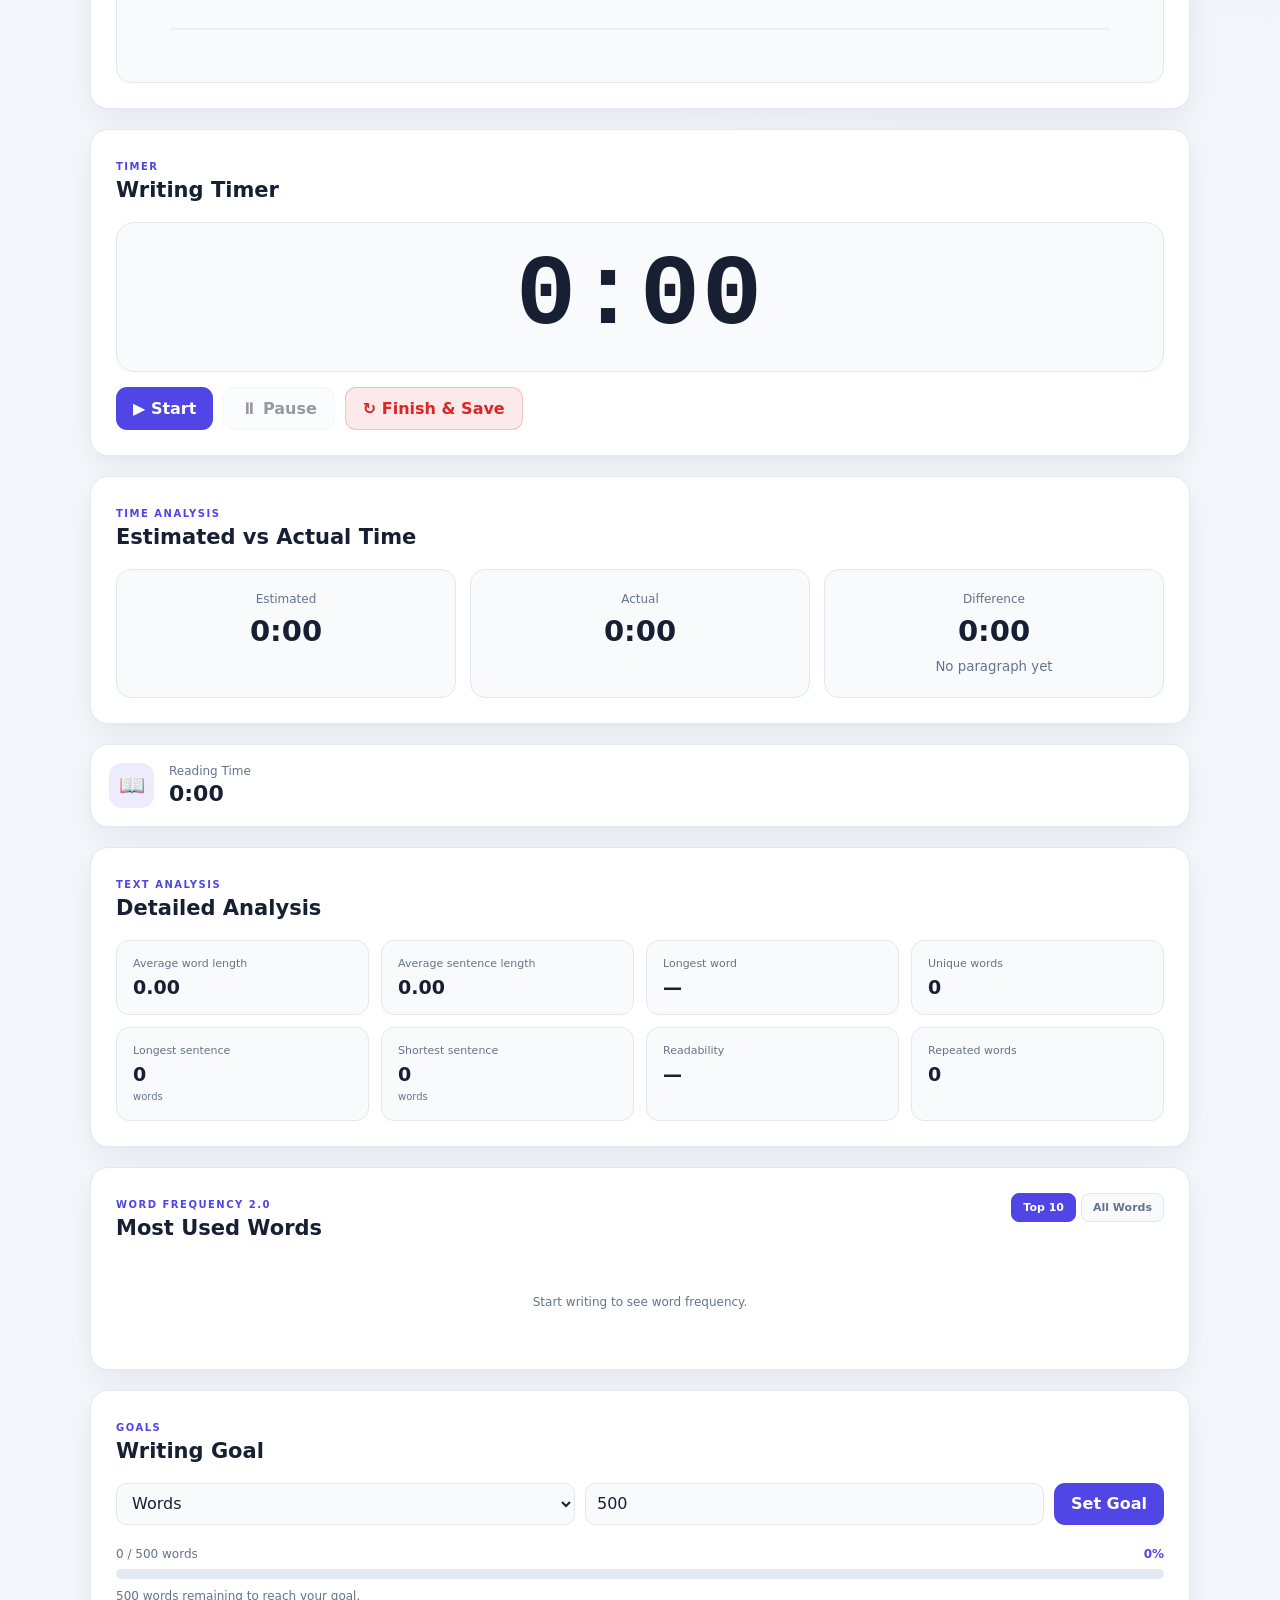
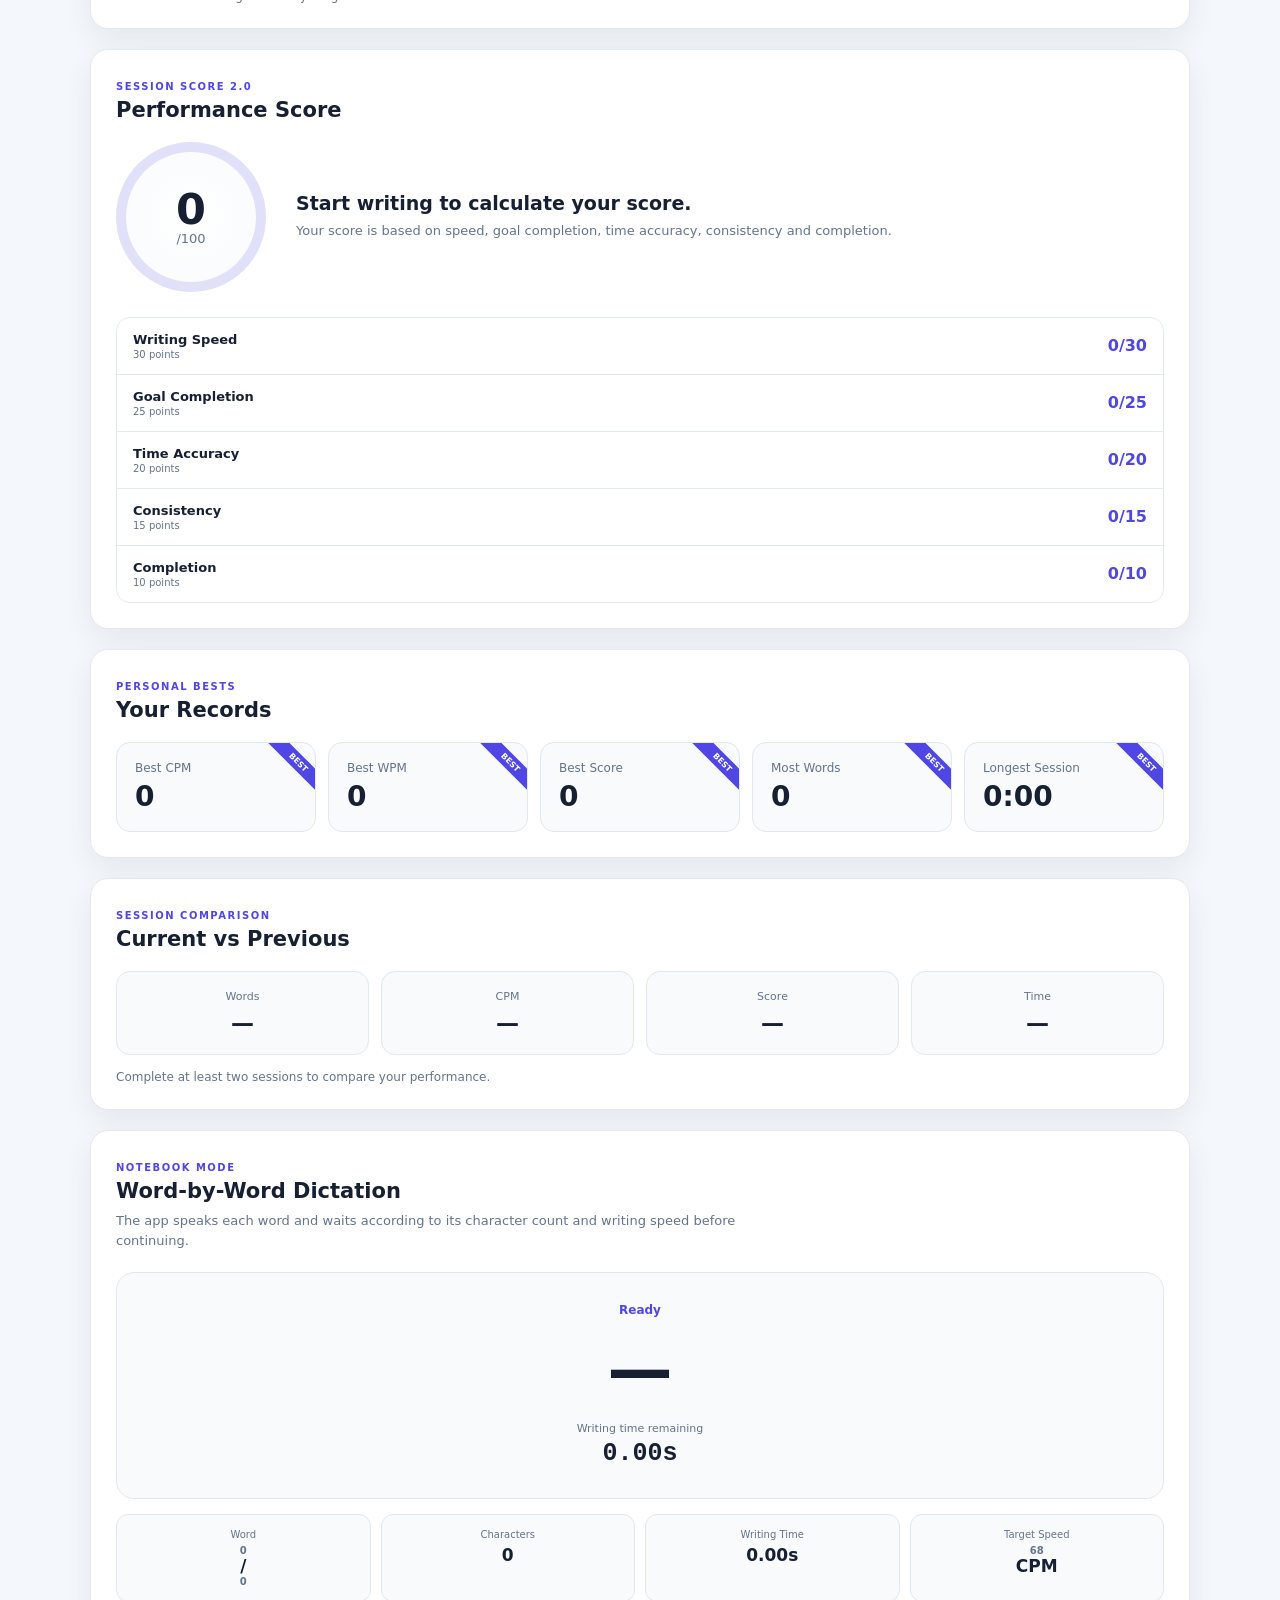
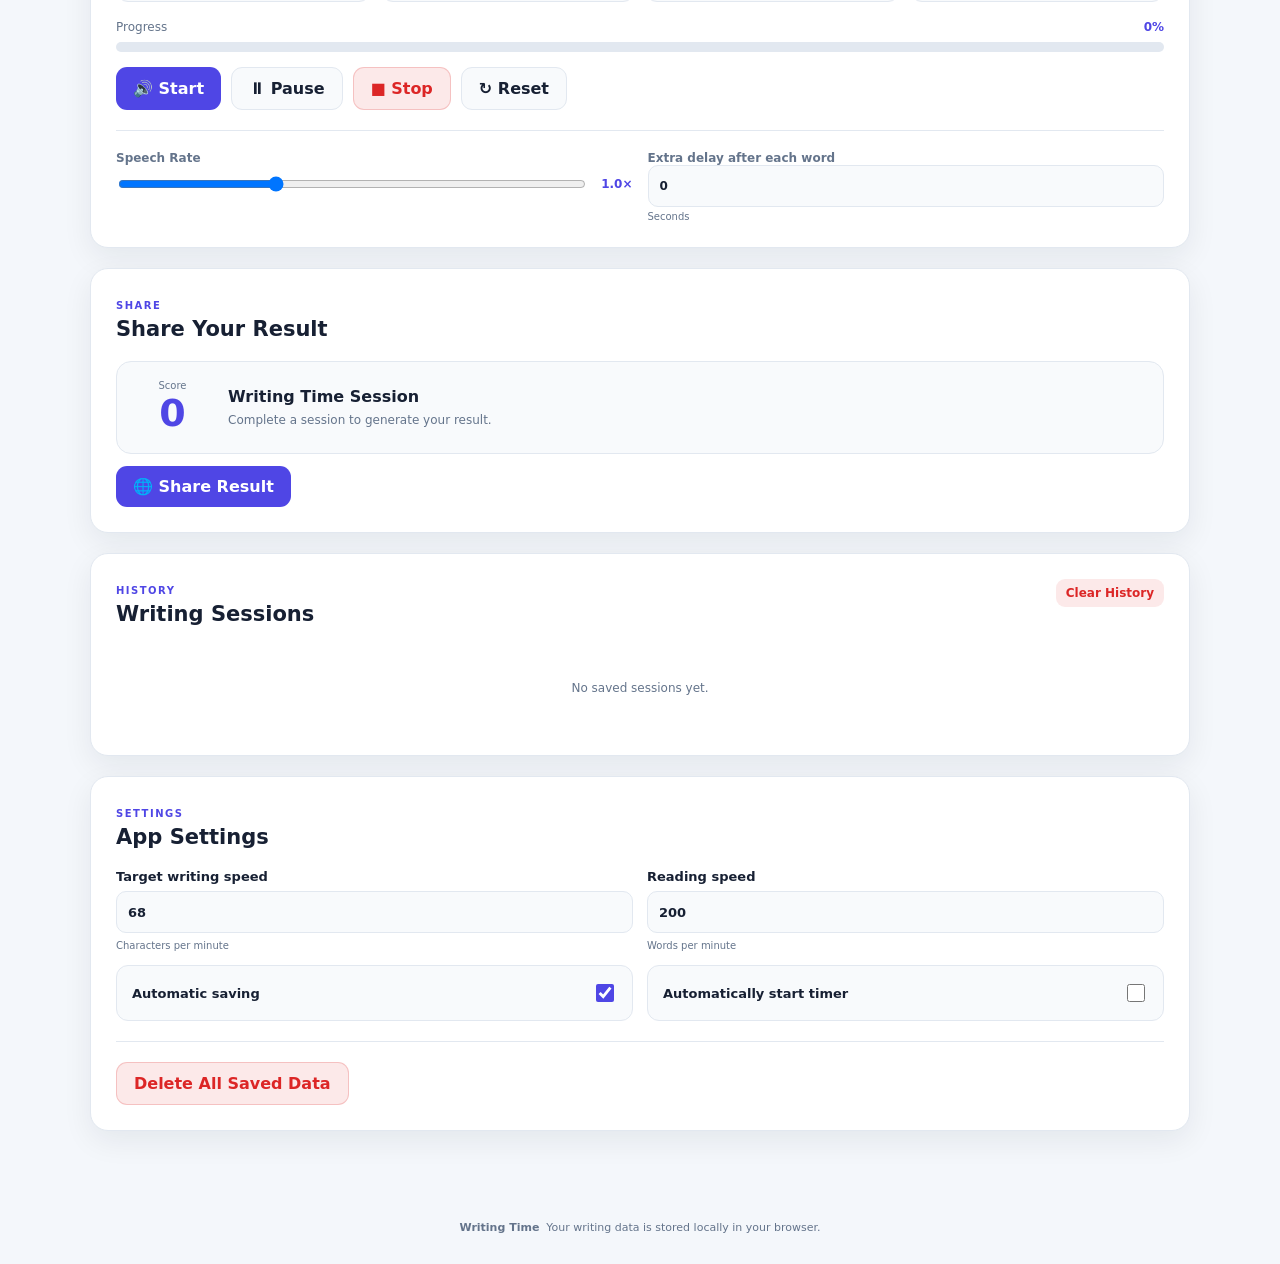
==== commit 5c771e8c: "Update speech mode and punctuation support" ====
--- a/index.html
+++ b/index.html
@@ -10,15 +10,12 @@
 
     <meta
         name="description"
-        content="Writing Time - Analyze your paragraph, calculate writing time, track speed and practice notebook dictation."
+        content="Writing Time - Writing speed, text analysis, goals, dictation and performance tracking."
     >
 
     <title>Writing Time</title>
 
-    <link
-        rel="stylesheet"
-        href="style.css"
-    >
+    <link rel="stylesheet" href="style.css">
 </head>
 
 <body>
@@ -30,61 +27,94 @@
     <header class="topbar">
 
         <div class="brand">
-
-            <div class="brand-icon">
-                ✍️
-            </div>
+            <div class="brand-icon">✍️</div>
 
             <div>
                 <h1>Writing Time</h1>
+                <p>Analyze. Write. Improve.</p>
+            </div>
+        </div>
+
+        <div class="header-actions">
+
+            <span
+                id="liveStatus"
+                class="status-badge"
+            >
+                Ready
+            </span>
+
+            <button
+                id="themeToggle"
+                class="icon-button"
+                type="button"
+                title="Toggle dark mode"
+            >
+                🌙
+            </button>
+
+        </div>
+
+    </header>
+
+
+    <main class="container">
+
+
+        <!-- =================================================
+             HERO / INTRO
+             ================================================= -->
+
+        <section class="hero-card">
+
+            <div>
+
+                <span class="eyebrow">
+                    WRITING ANALYZER
+                </span>
+
+                <h2>
+                    Measure exactly how long your paragraph
+                    takes to write.
+                </h2>
 
                 <p>
-                    Analyze • Practice • Improve
+                    Your writing time is estimated using
+                    <strong>68 characters per minute</strong>
+                    by default.
                 </p>
-            </div>
-
-        </div>
-
-
-        <button
-            id="themeToggle"
-            class="theme-toggle"
-            type="button"
-        >
-            🌙 Dark
-        </button>
-
-    </header>
-
-
-    <!-- =====================================================
-         MAIN
-         ===================================================== -->
-
-    <main class="container">
-
-
-        <!-- =================================================
-             INPUT SECTION
-             ================================================= -->
-
-        <section class="card input-card">
-
-            <div class="section-heading">
-
-                <div>
-                    <h2>📝 Your Paragraph</h2>
-
-                    <p>
-                        Enter the paragraph you want to analyze.
-                    </p>
+
+            </div>
+
+            <div class="hero-badge">
+                <span id="targetSpeed">68</span>
+                <small>CPM target</small>
+            </div>
+
+        </section>
+
+
+        <!-- =================================================
+             PARAGRAPH INPUT
+             ================================================= -->
+
+        <section class="card">
+
+            <div class="section-heading">
+
+                <div>
+                    <span class="section-label">
+                        INPUT
+                    </span>
+
+                    <h2>Your Paragraph</h2>
                 </div>
 
                 <span
-                    id="liveStatus"
-                    class="status-badge"
-                >
-                    Ready
+                    id="charPreview"
+                    class="small-info"
+                >
+                    0 letters + numbers
                 </span>
 
             </div>
@@ -92,45 +122,442 @@
 
             <textarea
                 id="paragraph"
+                class="paragraph-input"
                 placeholder="Type or paste your paragraph here..."
                 spellcheck="true"
-                autocomplete="off"
             ></textarea>
 
 
-            <div class="input-footer">
-
-                <span id="charPreview">
-                    0 letters + numbers
+            <div class="input-actions">
+
+                <button
+                    id="calculateBtn"
+                    class="primary-button"
+                    type="button"
+                >
+                    Calculate
+                </button>
+
+                <button
+                    id="clearBtn"
+                    class="secondary-button"
+                    type="button"
+                >
+                    Clear
+                </button>
+
+            </div>
+
+        </section>
+
+
+        <!-- =================================================
+             LIVE STATISTICS
+             ================================================= -->
+
+        <section class="card">
+
+            <div class="section-heading">
+
+                <div>
+                    <span class="section-label">
+                        LIVE STATISTICS
+                    </span>
+
+                    <h2>Text Statistics</h2>
+                </div>
+
+            </div>
+
+
+            <div class="statistics-grid">
+
+                <div class="stat-card">
+                    <span>Words</span>
+                    <strong id="words">0</strong>
+                </div>
+
+                <div class="stat-card">
+                    <span>Letters</span>
+                    <strong id="letters">0</strong>
+                </div>
+
+                <div class="stat-card">
+                    <span>Numbers</span>
+                    <strong id="numbers">0</strong>
+                </div>
+
+                <div class="stat-card">
+                    <span>Characters</span>
+                    <strong id="characters">0</strong>
+                </div>
+
+                <div class="stat-card">
+                    <span>Spaces</span>
+                    <strong id="spaces">0</strong>
+                </div>
+
+                <div class="stat-card">
+                    <span>Punctuation</span>
+                    <strong id="punctuation">0</strong>
+                </div>
+
+                <div class="stat-card">
+                    <span>Sentences</span>
+                    <strong id="sentences">0</strong>
+                </div>
+
+                <div class="stat-card">
+                    <span>Paragraphs</span>
+                    <strong id="paragraphs">0</strong>
+                </div>
+
+            </div>
+
+        </section>
+
+
+        <!-- =================================================
+             WRITING SPEED
+             ================================================= -->
+
+        <section class="card">
+
+            <div class="section-heading">
+
+                <div>
+                    <span class="section-label">
+                        PERFORMANCE
+                    </span>
+
+                    <h2>Writing Speed</h2>
+                </div>
+
+            </div>
+
+
+            <div class="speed-grid">
+
+                <div class="metric-card">
+                    <span>Characters / minute</span>
+                    <strong id="cpm">0</strong>
+                    <small>
+                        Target difference:
+                        <b id="speedDifference">0</b>
+                    </small>
+                </div>
+
+                <div class="metric-card">
+                    <span>Words / minute</span>
+                    <strong id="wpm">0</strong>
+                    <small>WPM</small>
+                </div>
+
+                <div class="metric-card">
+                    <span>Target speed</span>
+                    <strong id="targetSpeedCard">68</strong>
+                    <small>CPM</small>
+                </div>
+
+            </div>
+
+
+            <!-- REAL-TIME CPM GRAPH -->
+
+            <div class="chart-wrapper">
+
+                <div class="chart-header">
+
+                    <div>
+                        <h3>Real-time CPM</h3>
+                        <p>
+                            Your writing speed during the session.
+                        </p>
+                    </div>
+
+                    <span id="chartCurrentSpeed">
+                        0 CPM
+                    </span>
+
+                </div>
+
+                <canvas
+                    id="performanceCanvas"
+                ></canvas>
+
+            </div>
+
+        </section>
+
+
+        <!-- =================================================
+             TIMER
+             ================================================= -->
+
+        <section class="card">
+
+            <div class="section-heading">
+
+                <div>
+                    <span class="section-label">
+                        TIMER
+                    </span>
+
+                    <h2>Writing Timer</h2>
+                </div>
+
+            </div>
+
+
+            <div class="timer-display">
+                <span id="stopwatch">
+                    0:00
                 </span>
-
-                <div class="input-actions">
+            </div>
+
+
+            <div class="timer-actions">
+
+                <button
+                    id="startTimer"
+                    class="primary-button"
+                    type="button"
+                >
+                    ▶ Start
+                </button>
+
+                <button
+                    id="pauseTimer"
+                    class="secondary-button"
+                    type="button"
+                    disabled
+                >
+                    ⏸ Pause
+                </button>
+
+                <button
+                    id="resetTimer"
+                    class="danger-button"
+                    type="button"
+                >
+                    ↻ Finish & Save
+                </button>
+
+            </div>
+
+        </section>
+
+
+        <!-- =================================================
+             ESTIMATED VS ACTUAL
+             ================================================= -->
+
+        <section class="card">
+
+            <div class="section-heading">
+
+                <div>
+                    <span class="section-label">
+                        TIME ANALYSIS
+                    </span>
+
+                    <h2>Estimated vs Actual Time</h2>
+                </div>
+
+            </div>
+
+
+            <div class="time-grid">
+
+                <div class="time-box">
+                    <span>Estimated</span>
+                    <strong id="estimatedTime">
+                        0:00
+                    </strong>
+                </div>
+
+                <div class="time-box">
+                    <span>Actual</span>
+                    <strong id="actualTime">
+                        0:00
+                    </strong>
+                </div>
+
+                <div class="time-box">
+                    <span>Difference</span>
+                    <strong id="timeDifference">
+                        0:00
+                    </strong>
+
+                    <small id="differenceLabel">
+                        No paragraph yet
+                    </small>
+                </div>
+
+            </div>
+
+        </section>
+
+
+        <!-- =================================================
+             READING TIME
+             ================================================= -->
+
+        <section class="card compact-card">
+
+            <div class="mini-feature">
+
+                <div class="mini-icon">📖</div>
+
+                <div>
+                    <span>Reading Time</span>
+                    <strong id="readingTime">
+                        0:00
+                    </strong>
+                </div>
+
+            </div>
+
+        </section>
+
+
+        <!-- =================================================
+             TEXT ANALYSIS
+             ================================================= -->
+
+        <section class="card">
+
+            <div class="section-heading">
+
+                <div>
+                    <span class="section-label">
+                        TEXT ANALYSIS
+                    </span>
+
+                    <h2>Detailed Analysis</h2>
+                </div>
+
+            </div>
+
+
+            <div class="analysis-grid">
+
+                <div class="analysis-item">
+                    <span>Average word length</span>
+                    <strong id="averageWordLength">
+                        0
+                    </strong>
+                </div>
+
+                <div class="analysis-item">
+                    <span>Average sentence length</span>
+                    <strong id="averageSentenceLength">
+                        0
+                    </strong>
+                </div>
+
+                <div class="analysis-item">
+                    <span>Longest word</span>
+                    <strong id="longestWord">
+                        —
+                    </strong>
+                </div>
+
+                <div class="analysis-item">
+                    <span>Unique words</span>
+                    <strong id="uniqueWords">
+                        0
+                    </strong>
+                </div>
+
+                <div class="analysis-item">
+                    <span>Longest sentence</span>
+                    <strong id="longestSentence">
+                        0
+                    </strong>
+                    <small>words</small>
+                </div>
+
+                <div class="analysis-item">
+                    <span>Shortest sentence</span>
+                    <strong id="shortestSentence">
+                        0
+                    </strong>
+                    <small>words</small>
+                </div>
+
+                <div class="analysis-item">
+                    <span>Readability</span>
+                    <strong id="readability">
+                        —
+                    </strong>
+                </div>
+
+                <div class="analysis-item">
+                    <span>Repeated words</span>
+                    <strong id="repeatedWords">
+                        0
+                    </strong>
+                </div>
+
+            </div>
+
+        </section>
+
+
+        <!-- =================================================
+             WORD FREQUENCY 2.0
+             ================================================= -->
+
+        <section class="card">
+
+            <div class="section-heading">
+
+                <div>
+                    <span class="section-label">
+                        WORD FREQUENCY 2.0
+                    </span>
+
+                    <h2>Most Used Words</h2>
+                </div>
+
+                <div class="frequency-controls">
 
                     <button
-                        id="calculateBtn"
-                        class="primary-btn"
+                        id="topWordsBtn"
+                        class="tab-button active"
                         type="button"
                     >
-                        Calculate
+                        Top 10
                     </button>
 
                     <button
-                        id="clearBtn"
-                        class="secondary-btn"
+                        id="allWordsBtn"
+                        class="tab-button"
                         type="button"
                     >
-                        Clear
+                        All Words
                     </button>
 
                 </div>
 
             </div>
 
-        </section>
-
-
-        <!-- =================================================
-             LIVE STATISTICS
+
+            <div
+                id="wordFrequency"
+                class="frequency-table-wrapper"
+            >
+                <div class="empty-state">
+                    Start writing to see word frequency.
+                </div>
+            </div>
+
+        </section>
+
+
+        <!-- =================================================
+             GOALS
              ================================================= -->
 
         <section class="card">
@@ -138,467 +565,11 @@
             <div class="section-heading">
 
                 <div>
-                    <h2>📊 Live Statistics</h2>
-
-                    <p>
-                        Statistics update automatically as you type.
-                    </p>
-                </div>
-
-            </div>
-
-
-            <div class="stats-grid">
-
-                <div class="stat-card">
-                    <span class="stat-label">Words</span>
-                    <strong id="words">0</strong>
-                </div>
-
-                <div class="stat-card">
-                    <span class="stat-label">Letters</span>
-                    <strong id="letters">0</strong>
-                </div>
-
-                <div class="stat-card">
-                    <span class="stat-label">Numbers</span>
-                    <strong id="numbers">0</strong>
-                </div>
-
-                <div class="stat-card">
-                    <span class="stat-label">Characters</span>
-                    <strong id="characters">0</strong>
-                </div>
-
-                <div class="stat-card">
-                    <span class="stat-label">Spaces</span>
-                    <strong id="spaces">0</strong>
-                </div>
-
-                <div class="stat-card">
-                    <span class="stat-label">Punctuation</span>
-                    <strong id="punctuation">0</strong>
-                </div>
-
-                <div class="stat-card">
-                    <span class="stat-label">Sentences</span>
-                    <strong id="sentences">0</strong>
-                </div>
-
-                <div class="stat-card">
-                    <span class="stat-label">Paragraphs</span>
-                    <strong id="paragraphs">0</strong>
-                </div>
-
-            </div>
-
-        </section>
-
-
-        <!-- =================================================
-             WRITING SPEED
-             ================================================= -->
-
-        <section class="card">
-
-            <div class="section-heading">
-
-                <div>
-                    <h2>⚡ Writing Speed</h2>
-
-                    <p>
-                        Compare your actual speed with your target.
-                    </p>
-                </div>
-
-            </div>
-
-
-            <div class="stats-grid three-columns">
-
-                <div class="stat-card large-stat">
-
-                    <span class="stat-label">
-                        Characters / Minute
-                    </span>
-
-                    <strong id="cpm">
-                        0
-                    </strong>
-
-                </div>
-
-
-                <div class="stat-card large-stat">
-
-                    <span class="stat-label">
-                        Words / Minute
-                    </span>
-
-                    <strong id="wpm">
-                        0
-                    </strong>
-
-                </div>
-
-
-                <div class="stat-card large-stat">
-
-                    <span class="stat-label">
-                        Difference from Target
-                    </span>
-
-                    <strong id="speedDifference">
-                        0
-                    </strong>
-
-                </div>
-
-            </div>
-
-
-            <div class="speed-target">
-
-                Target speed:
-
-                <strong id="targetSpeed">
-                    68
-                </strong>
-
-                characters/minute
-
-            </div>
-
-        </section>
-
-
-        <!-- =================================================
-             ESTIMATED VS ACTUAL TIME
-             ================================================= -->
-
-        <section class="card">
-
-            <div class="section-heading">
-
-                <div>
-                    <h2>⏱️ Estimated vs Actual Time</h2>
-
-                    <p>
-                        See how your actual writing time compares.
-                    </p>
-                </div>
-
-            </div>
-
-
-            <div class="time-grid">
-
-                <div class="time-card">
-
-                    <span>
-                        Estimated Time
-                    </span>
-
-                    <strong id="estimatedTime">
-                        0:00
-                    </strong>
-
-                    <small>
-                        Based on 68 characters/minute
-                    </small>
-
-                </div>
-
-
-                <div class="time-card">
-
-                    <span>
-                        Actual Time
-                    </span>
-
-                    <strong id="actualTime">
-                        0:00
-                    </strong>
-
-                    <small>
-                        Measured by the timer
-                    </small>
-
-                </div>
-
-
-                <div class="time-card">
-
-                    <span>
-                        Difference
-                    </span>
-
-                    <strong id="timeDifference">
-                        0:00
-                    </strong>
-
-                    <small id="differenceLabel">
-                        No difference yet
-                    </small>
-
-                </div>
-
-            </div>
-
-        </section>
-
-
-        <!-- =================================================
-             STOPWATCH
-             ================================================= -->
-
-        <section class="card timer-card">
-
-            <div class="section-heading">
-
-                <div>
-                    <h2>⏱️ Writing Timer</h2>
-
-                    <p>
-                        Start the timer when you begin writing.
-                    </p>
-                </div>
-
-            </div>
-
-
-            <div
-                id="stopwatch"
-                class="stopwatch"
-            >
-                0:00
-            </div>
-
-
-            <div class="timer-controls">
-
-                <button
-                    id="startTimer"
-                    class="primary-btn"
-                    type="button"
-                >
-                    ▶ Start
-                </button>
-
-                <button
-                    id="pauseTimer"
-                    class="secondary-btn"
-                    type="button"
-                >
-                    ⏸ Pause
-                </button>
-
-                <button
-                    id="resetTimer"
-                    class="danger-btn"
-                    type="button"
-                >
-                    ↻ Reset
-                </button>
-
-            </div>
-
-        </section>
-
-
-        <!-- =================================================
-             READING TIME
-             ================================================= -->
-
-        <section class="card">
-
-            <div class="section-heading">
-
-                <div>
-                    <h2>📖 Reading Time</h2>
-
-                    <p>
-                        Estimated time required to read the paragraph.
-                    </p>
-                </div>
-
-            </div>
-
-
-            <div class="reading-time-box">
-
-                <strong id="readingTime">
-                    0:00
-                </strong>
-
-                <span>
-                    estimated reading time
-                </span>
-
-            </div>
-
-        </section>
-
-
-        <!-- =================================================
-             TEXT ANALYSIS
-             ================================================= -->
-
-        <section class="card">
-
-            <div class="section-heading">
-
-                <div>
-                    <h2>🔎 Text Analysis</h2>
-
-                    <p>
-                        Detailed analysis of your paragraph.
-                    </p>
-                </div>
-
-            </div>
-
-
-            <div class="analysis-grid">
-
-                <div class="analysis-item">
-
-                    <span>
-                        Average Word Length
-                    </span>
-
-                    <strong id="averageWordLength">
-                        0
-                    </strong>
-
-                </div>
-
-
-                <div class="analysis-item">
-
-                    <span>
-                        Average Sentence Length
-                    </span>
-
-                    <strong id="averageSentenceLength">
-                        0
-                    </strong>
-
-                </div>
-
-
-                <div class="analysis-item">
-
-                    <span>
-                        Longest Word
-                    </span>
-
-                    <strong id="longestWord">
-                        —
-                    </strong>
-
-                </div>
-
-
-                <div class="analysis-item">
-
-                    <span>
-                        Unique Words
-                    </span>
-
-                    <strong id="uniqueWords">
-                        0
-                    </strong>
-
-                </div>
-
-
-                <div class="analysis-item">
-
-                    <span>
-                        Longest Sentence
-                    </span>
-
-                    <strong id="longestSentence">
-                        0
-                    </strong>
-
-                </div>
-
-
-                <div class="analysis-item">
-
-                    <span>
-                        Shortest Sentence
-                    </span>
-
-                    <strong id="shortestSentence">
-                        0
-                    </strong>
-
-                </div>
-
-
-                <div class="analysis-item">
-
-                    <span>
-                        Readability
-                    </span>
-
-                    <strong id="readability">
-                        —
-                    </strong>
-
-                </div>
-
-
-                <div class="analysis-item">
-
-                    <span>
-                        Repeated Words
-                    </span>
-
-                    <strong id="repeatedWords">
-                        0
-                    </strong>
-
-                </div>
-
-            </div>
-
-
-            <div class="frequency-section">
-
-                <h3>
-                    Word Frequency
-                </h3>
-
-                <div
-                    id="wordFrequency"
-                    class="word-frequency"
-                >
-                    No repeated words yet.
-                </div>
-
-            </div>
-
-        </section>
-
-
-        <!-- =================================================
-             GOAL
-             ================================================= -->
-
-        <section class="card">
-
-            <div class="section-heading">
-
-                <div>
-                    <h2>🎯 Writing Goal</h2>
-
-                    <p>
-                        Set a target and track your progress.
-                    </p>
+                    <span class="section-label">
+                        GOALS
+                    </span>
+
+                    <h2>Writing Goal</h2>
                 </div>
 
             </div>
@@ -606,50 +577,37 @@
 
             <div class="goal-controls">
 
-                <div class="form-group">
-
-                    <label for="goalType">
-                        Goal Type
-                    </label>
-
-                    <select id="goalType">
-
-                        <option value="words">
-                            Words
-                        </option>
-
-                        <option value="letters">
-                            Letters
-                        </option>
-
-                        <option value="characters">
-                            Characters
-                        </option>
-
-                    </select>
-
-                </div>
-
-
-                <div class="form-group">
-
-                    <label for="goalTarget">
-                        Target
-                    </label>
-
-                    <input
-                        id="goalTarget"
-                        type="number"
-                        min="1"
-                        value="500"
-                    >
-
-                </div>
+                <select
+                    id="goalType"
+                    class="input-control"
+                >
+                    <option value="words">
+                        Words
+                    </option>
+
+                    <option value="letters">
+                        Letters
+                    </option>
+
+                    <option value="characters">
+                        Characters
+                    </option>
+                </select>
+
+
+                <input
+                    id="goalTarget"
+                    class="input-control"
+                    type="number"
+                    min="1"
+                    value="500"
+                    placeholder="Target"
+                >
 
 
                 <button
                     id="setGoalBtn"
-                    class="primary-btn"
+                    class="primary-button"
                     type="button"
                 >
                     Set Goal
@@ -660,11 +618,11 @@
 
             <div class="goal-progress">
 
-                <div class="goal-progress-header">
-
-                    <strong id="goalProgressText">
+                <div class="goal-progress-top">
+
+                    <span id="goalProgressText">
                         0 / 500 words
-                    </strong>
+                    </span>
 
                     <strong id="goalPercentage">
                         0%
@@ -677,8 +635,7 @@
 
                     <div
                         id="goalProgressBar"
-                        class="progress-bar"
-                        style="width: 0%"
+                        class="progress-fill"
                     ></div>
 
                 </div>
@@ -694,7 +651,7 @@
 
 
         <!-- =================================================
-             SESSION SCORE
+             SESSION SCORE 2.0
              ================================================= -->
 
         <section class="card score-card">
@@ -702,225 +659,351 @@
             <div class="section-heading">
 
                 <div>
-                    <h2>🏆 Session Score</h2>
+                    <span class="section-label">
+                        SESSION SCORE 2.0
+                    </span>
+
+                    <h2>Performance Score</h2>
+                </div>
+
+            </div>
+
+
+            <div class="score-main">
+
+                <div class="score-circle">
+
+                    <strong id="sessionScore">
+                        0
+                    </strong>
+
+                    <span>/100</span>
+
+                </div>
+
+
+                <div class="score-message">
+                    <strong id="scoreMessage">
+                        Start writing to calculate your score.
+                    </strong>
 
                     <p>
-                        Overall performance for this session.
+                        Your score is based on speed,
+                        goal completion, time accuracy,
+                        consistency and completion.
                     </p>
                 </div>
 
             </div>
 
 
-            <div class="score-layout">
-
-                <div class="score-circle">
-
-                    <span id="sessionScore">
-                        0
-                    </span>
-
-                    <small>
-                        / 100
-                    </small>
-
-                </div>
-
-
-                <div class="score-details">
-
-                    <div class="score-row">
-
-                        <span>
-                            Speed
-                        </span>
-
-                        <strong id="speedScore">
-                            0/40
-                        </strong>
-
-                    </div>
-
-
-                    <div class="score-row">
-
-                        <span>
-                            Goal
-                        </span>
-
-                        <strong id="goalScore">
-                            0/30
-                        </strong>
-
-                    </div>
-
-
-                    <div class="score-row">
-
-                        <span>
-                            Consistency
-                        </span>
-
-                        <strong id="consistencyScore">
-                            0/30
-                        </strong>
-
-                    </div>
-
-
-                    <p id="scoreMessage">
-                        Start writing to calculate your score.
+            <div class="score-breakdown">
+
+                <div class="score-row">
+
+                    <span>
+                        Writing Speed
+                        <small>30 points</small>
+                    </span>
+
+                    <strong id="speedScore">
+                        0/30
+                    </strong>
+
+                </div>
+
+
+                <div class="score-row">
+
+                    <span>
+                        Goal Completion
+                        <small>25 points</small>
+                    </span>
+
+                    <strong id="goalScore">
+                        0/25
+                    </strong>
+
+                </div>
+
+
+                <div class="score-row">
+
+                    <span>
+                        Time Accuracy
+                        <small>20 points</small>
+                    </span>
+
+                    <strong id="accuracyScore">
+                        0/20
+                    </strong>
+
+                </div>
+
+
+                <div class="score-row">
+
+                    <span>
+                        Consistency
+                        <small>15 points</small>
+                    </span>
+
+                    <strong id="consistencyScore">
+                        0/15
+                    </strong>
+
+                </div>
+
+
+                <div class="score-row">
+
+                    <span>
+                        Completion
+                        <small>10 points</small>
+                    </span>
+
+                    <strong id="completionScore">
+                        0/10
+                    </strong>
+
+                </div>
+
+            </div>
+
+        </section>
+
+
+        <!-- =================================================
+             PERSONAL BESTS
+             ================================================= -->
+
+        <section class="card">
+
+            <div class="section-heading">
+
+                <div>
+                    <span class="section-label">
+                        PERSONAL BESTS
+                    </span>
+
+                    <h2>Your Records</h2>
+                </div>
+
+            </div>
+
+
+            <div class="statistics-grid">
+
+                <div class="stat-card best-card">
+                    <span>Best CPM</span>
+                    <strong id="bestCPM">0</strong>
+                </div>
+
+                <div class="stat-card best-card">
+                    <span>Best WPM</span>
+                    <strong id="bestWPM">0</strong>
+                </div>
+
+                <div class="stat-card best-card">
+                    <span>Best Score</span>
+                    <strong id="bestScore">0</strong>
+                </div>
+
+                <div class="stat-card best-card">
+                    <span>Most Words</span>
+                    <strong id="mostWords">0</strong>
+                </div>
+
+                <div class="stat-card best-card">
+                    <span>Longest Session</span>
+                    <strong id="longestSession">0:00</strong>
+                </div>
+
+            </div>
+
+        </section>
+
+
+        <!-- =================================================
+             SESSION COMPARISON
+             ================================================= -->
+
+        <section class="card">
+
+            <div class="section-heading">
+
+                <div>
+                    <span class="section-label">
+                        SESSION COMPARISON
+                    </span>
+
+                    <h2>Current vs Previous</h2>
+                </div>
+
+            </div>
+
+
+            <div class="comparison-grid">
+
+                <div class="comparison-item">
+
+                    <span>Words</span>
+
+                    <strong id="comparisonWords">
+                        —
+                    </strong>
+
+                </div>
+
+
+                <div class="comparison-item">
+
+                    <span>CPM</span>
+
+                    <strong id="comparisonCPM">
+                        —
+                    </strong>
+
+                </div>
+
+
+                <div class="comparison-item">
+
+                    <span>Score</span>
+
+                    <strong id="comparisonScore">
+                        —
+                    </strong>
+
+                </div>
+
+
+                <div class="comparison-item">
+
+                    <span>Time</span>
+
+                    <strong id="comparisonTime">
+                        —
+                    </strong>
+
+                </div>
+
+            </div>
+
+
+            <p
+                id="comparisonMessage"
+                class="comparison-message"
+            >
+                Complete a session to compare your performance.
+            </p>
+
+        </section>
+
+
+        <!-- =================================================
+             NOTEBOOK DICTATION
+             ================================================= -->
+
+        <section class="card dictation-card">
+
+            <div class="section-heading">
+
+                <div>
+                    <span class="section-label">
+                        NOTEBOOK MODE
+                    </span>
+
+                    <h2>Word-by-Word Dictation</h2>
+
+                    <p class="section-description">
+                        The app speaks each word and waits
+                        according to its character count and
+                        writing speed before continuing.
                     </p>
 
                 </div>
 
             </div>
 
-        </section>
-
-
-        <!-- =================================================
-             SMART NOTEBOOK DICTATION
-             ================================================= -->
-
-        <section
-            id="dictationSection"
-            class="card dictation-card"
-        >
-
-            <div class="section-heading">
-
-                <div>
-
-                    <h2>
-                        🎙️ Smart Notebook Dictation
-                    </h2>
-
-                    <p>
-                        The app speaks one word, then waits for
-                        the calculated time needed to write it.
-                    </p>
-
-                </div>
-
-
-                <span
-                    id="dictationStatus"
-                    class="status-badge"
-                >
-                    Ready
-                </span>
-
-            </div>
-
-
-            <!-- Current Word -->
-
-            <div class="dictation-word-display">
-
-                <span>
-                    Current Word
-                </span>
-
-                <strong id="dictationCurrentWord">
+
+            <div class="dictation-display">
+
+                <div class="dictation-status">
+                    <span id="dictationStatus">
+                        Ready
+                    </span>
+                </div>
+
+
+                <div
+                    id="dictationCurrentWord"
+                    class="dictation-word"
+                >
                     —
-                </strong>
-
-            </div>
-
-
-            <!-- Countdown -->
-
-            <div class="dictation-countdown">
-
-                <span>
-                    Writing Time Remaining
-                </span>
-
-                <strong id="dictationCountdown">
-                    0.00s
-                </strong>
-
-            </div>
-
-
-            <!-- Word Statistics -->
-
-            <div class="dictation-stats">
-
-                <div class="dictation-stat">
-
-                    <span>
-                        Word
-                    </span>
-
+                </div>
+
+
+                <div class="dictation-countdown">
+
+                    <span>Writing time remaining</span>
+
+                    <strong id="dictationCountdown">
+                        0.00s
+                    </strong>
+
+                </div>
+
+            </div>
+
+
+            <div class="dictation-info-grid">
+
+                <div>
+                    <span>Word</span>
                     <strong>
-
                         <span id="dictationWordNumber">
                             0
                         </span>
-
                         /
-
                         <span id="dictationTotalWords">
                             0
                         </span>
-
-                    </strong>
-
-                </div>
-
-
-                <div class="dictation-stat">
-
-                    <span>
-                        Characters
-                    </span>
-
+                    </strong>
+                </div>
+
+                <div>
+                    <span>Characters</span>
                     <strong id="dictationCharacterCount">
                         0
                     </strong>
-
-                </div>
-
-
-                <div class="dictation-stat">
-
-                    <span>
-                        Writing Time
-                    </span>
-
+                </div>
+
+                <div>
+                    <span>Writing Time</span>
                     <strong id="dictationWritingTime">
                         0.00s
                     </strong>
-
-                </div>
-
-
-                <div class="dictation-stat">
-
-                    <span>
-                        Target CPM
-                    </span>
-
-                    <strong id="dictationSpeed">
-                        68
-                    </strong>
-
-                </div>
-
-            </div>
-
-
-            <!-- Progress -->
+                </div>
+
+                <div>
+                    <span>Target Speed</span>
+                    <strong>
+                        <span id="dictationSpeed">
+                            68
+                        </span>
+                        CPM
+                    </strong>
+                </div>
+
+            </div>
+
 
             <div class="dictation-progress">
 
-                <div class="dictation-progress-header">
-
-                    <span>
-                        Progress
-                    </span>
+                <div class="goal-progress-top">
+
+                    <span>Progress</span>
 
                     <strong id="dictationProgressText">
                         0%
@@ -928,13 +1011,11 @@
 
                 </div>
 
-
                 <div class="progress-track">
 
                     <div
                         id="dictationProgressBar"
-                        class="progress-bar"
-                        style="width: 0%"
+                        class="progress-fill"
                     ></div>
 
                 </div>
@@ -942,40 +1023,35 @@
             </div>
 
 
-            <!-- Dictation Controls -->
-
-            <div class="dictation-controls">
+            <div class="dictation-actions">
 
                 <button
                     id="startDictation"
-                    class="primary-btn"
+                    class="primary-button"
                     type="button"
                 >
-                    ▶ Start Dictation
+                    🔊 Start
                 </button>
-
 
                 <button
                     id="pauseDictation"
-                    class="secondary-btn"
+                    class="secondary-button"
                     type="button"
                 >
                     ⏸ Pause
                 </button>
 
-
                 <button
                     id="stopDictation"
-                    class="danger-btn"
+                    class="danger-button"
                     type="button"
                 >
                     ■ Stop
                 </button>
 
-
                 <button
                     id="resetDictation"
-                    class="secondary-btn"
+                    class="secondary-button"
                     type="button"
                 >
                     ↻ Reset
@@ -984,17 +1060,12 @@
             </div>
 
 
-            <!-- Dictation Settings -->
-
             <div class="dictation-settings">
 
-                <div class="form-group">
-
-                    <label for="dictationSpeechRate">
-                        Speech Speed
-                    </label>
-
-                    <div class="range-with-value">
+                <label>
+                    Speech Rate
+
+                    <div class="range-row">
 
                         <input
                             id="dictationSpeechRate"
@@ -1005,74 +1076,99 @@
                             value="1"
                         >
 
-                        <strong id="dictationSpeechRateValue">
+                        <span
+                            id="dictationSpeechRateValue"
+                        >
                             1.0×
-                        </strong>
+                        </span>
 
                     </div>
 
-                </div>
-
-
-                <div class="form-group">
-
-                    <label for="dictationExtraDelay">
-                        Extra Delay Per Word
-                    </label>
-
-                    <div class="input-with-unit">
-
-                        <input
-                            id="dictationExtraDelay"
-                            type="number"
-                            min="0"
-                            step="0.1"
-                            value="0"
-                        >
-
-                        <span>
-                            seconds
-                        </span>
-
-                    </div>
-
-                </div>
-
-            </div>
-
-
-            <div class="info-box">
-
-                <strong>
-                    How it works
-                </strong>
-
-                <p>
-
-                    Each word is counted by its letters and
-                    numbers. The app calculates:
-
-                </p>
-
-                <code>
-                    characters ÷ CPM × 60
-                </code>
-
-                <p>
-
-                    For example, at 68 CPM, a 9-character
-                    word gets approximately 7.94 seconds
-                    of writing time.
-
-                </p>
-
-            </div>
-
-        </section>
-
-
-        <!-- =================================================
-             PERFORMANCE
+                </label>
+
+
+                <label>
+
+                    Extra delay after each word
+
+                    <input
+                        id="dictationExtraDelay"
+                        class="input-control"
+                        type="number"
+                        min="0"
+                        step="0.1"
+                        value="0"
+                    >
+
+                    <small>
+                        Seconds
+                    </small>
+
+                </label>
+
+            </div>
+
+        </section>
+
+
+        <!-- =================================================
+             SHARE RESULTS
+             ================================================= -->
+
+        <section class="card share-card">
+
+            <div class="section-heading">
+
+                <div>
+                    <span class="section-label">
+                        SHARE
+                    </span>
+
+                    <h2>Share Your Result</h2>
+                </div>
+
+            </div>
+
+
+            <div class="share-preview">
+
+                <div class="share-score">
+                    <span>Score</span>
+
+                    <strong id="shareScore">
+                        0
+                    </strong>
+                </div>
+
+
+                <div>
+
+                    <strong id="shareTitle">
+                        Writing Time Session
+                    </strong>
+
+                    <p id="shareSummary">
+                        Complete a session to generate your result.
+                    </p>
+
+                </div>
+
+            </div>
+
+
+            <button
+                id="shareBtn"
+                class="primary-button share-button"
+                type="button"
+            >
+                🌐 Share Result
+            </button>
+
+        </section>
+
+
+        <!-- =================================================
+             HISTORY
              ================================================= -->
 
         <section class="card">
@@ -1080,55 +1176,16 @@
             <div class="section-heading">
 
                 <div>
-
-                    <h2>
-                        📈 Performance
-                    </h2>
-
-                    <p>
-                        Your writing speed across saved sessions.
-                    </p>
-
-                </div>
-
-            </div>
-
-
-            <div class="chart-container">
-
-                <canvas
-                    id="performanceChart"
-                ></canvas>
-
-            </div>
-
-        </section>
-
-
-        <!-- =================================================
-             HISTORY
-             ================================================= -->
-
-        <section class="card">
-
-            <div class="section-heading">
-
-                <div>
-
-                    <h2>
-                        🗂️ Writing History
-                    </h2>
-
-                    <p>
-                        Your saved writing sessions.
-                    </p>
-
-                </div>
-
+                    <span class="section-label">
+                        HISTORY
+                    </span>
+
+                    <h2>Writing Sessions</h2>
+                </div>
 
                 <button
                     id="clearHistoryBtn"
-                    class="danger-btn small-btn"
+                    class="small-danger-button"
                     type="button"
                 >
                     Clear History
@@ -1147,19 +1204,7 @@
                 id="historyEmpty"
                 class="empty-state"
             >
-
-                <span>
-                    📭
-                </span>
-
-                <strong>
-                    No saved sessions
-                </strong>
-
-                <p>
-                    Complete a writing session to see it here.
-                </p>
-
+                No saved sessions yet.
             </div>
 
         </section>
@@ -1174,15 +1219,11 @@
             <div class="section-heading">
 
                 <div>
-
-                    <h2>
-                        ⚙️ Settings
-                    </h2>
-
-                    <p>
-                        Customize your writing calculations.
-                    </p>
-
+                    <span class="section-label">
+                        SETTINGS
+                    </span>
+
+                    <h2>App Settings</h2>
                 </div>
 
             </div>
@@ -1190,150 +1231,92 @@
 
             <div class="settings-grid">
 
-
-                <!-- Writing Speed -->
-
-                <div class="form-group">
-
-                    <label for="speedInput">
-                        Target Writing Speed
-                    </label>
-
-                    <div class="input-with-unit">
-
-                        <input
-                            id="speedInput"
-                            type="number"
-                            min="1"
-                            value="68"
-                        >
-
-                        <span>
-                            characters/min
-                        </span>
-
-                    </div>
-
-                </div>
-
-
-                <!-- Reading Speed -->
-
-                <div class="form-group">
-
-                    <label for="readingSpeedInput">
-                        Reading Speed
-                    </label>
-
-                    <div class="input-with-unit">
-
-                        <input
-                            id="readingSpeedInput"
-                            type="number"
-                            min="1"
-                            value="200"
-                        >
-
-                        <span>
-                            words/min
-                        </span>
-
-                    </div>
-
-                </div>
-
-
-                <!-- Auto Save -->
-
-                <div class="setting-toggle">
-
-                    <div>
-
-                        <strong>
-                            Auto Save
-                        </strong>
-
-                        <p>
-                            Automatically save completed sessions.
-                        </p>
-
-                    </div>
-
-                    <label class="switch">
-
-                        <input
-                            id="autoSaveToggle"
-                            type="checkbox"
-                            checked
-                        >
-
-                        <span class="slider"></span>
-
-                    </label>
-
-                </div>
-
-
-                <!-- Auto Timer -->
-
-                <div class="setting-toggle">
-
-                    <div>
-
-                        <strong>
-                            Auto Timer
-                        </strong>
-
-                        <p>
-                            Start the timer when you begin typing.
-                        </p>
-
-                    </div>
-
-                    <label class="switch">
-
-                        <input
-                            id="autoTimerToggle"
-                            type="checkbox"
-                        >
-
-                        <span class="slider"></span>
-
-                    </label>
-
-                </div>
-
-            </div>
-
-
-            <div class="storage-info">
-
-                <div>
-
-                    <strong>
-                        💾 Local Storage
-                    </strong>
-
-                    <p>
-                        Your saved data stays inside this browser
-                        on this computer.
-                    </p>
-
-                </div>
-
+                <label class="setting-item">
+
+                    <span>
+                        Target writing speed
+                    </span>
+
+                    <input
+                        id="speedInput"
+                        class="input-control"
+                        type="number"
+                        min="1"
+                        value="68"
+                    >
+
+                    <small>
+                        Characters per minute
+                    </small>
+
+                </label>
+
+
+                <label class="setting-item">
+
+                    <span>
+                        Reading speed
+                    </span>
+
+                    <input
+                        id="readingSpeedInput"
+                        class="input-control"
+                        type="number"
+                        min="1"
+                        value="200"
+                    >
+
+                    <small>
+                        Words per minute
+                    </small>
+
+                </label>
+
+
+                <label class="toggle-item">
+
+                    <span>
+                        Automatic saving
+                    </span>
+
+                    <input
+                        id="autoSaveToggle"
+                        type="checkbox"
+                        checked
+                    >
+
+                </label>
+
+
+                <label class="toggle-item">
+
+                    <span>
+                        Automatically start timer
+                    </span>
+
+                    <input
+                        id="autoTimerToggle"
+                        type="checkbox"
+                    >
+
+                </label>
+
+            </div>
+
+
+            <div class="settings-danger">
 
                 <button
                     id="clearSavedDataBtn"
-                    class="danger-btn"
+                    class="danger-button"
                     type="button"
                 >
-                    Clear All Saved Data
+                    Delete All Saved Data
                 </button>
 
             </div>
 
         </section>
-
 
     </main>
 
@@ -1344,20 +1327,14 @@
 
     <footer class="footer">
 
-        <p>
-            Writing Time • Local writing analysis tool
-        </p>
-
-        <p>
-            Data is stored locally in your browser.
-        </p>
+        <strong>Writing Time</strong>
+
+        <span>
+            Your writing data is stored locally in your browser.
+        </span>
 
     </footer>
 
-
-    <!-- =====================================================
-         JAVASCRIPT
-         ===================================================== -->
 
     <script src="script.js"></script>
 
--- a/style.css
+++ b/style.css
@@ -1,60 +1,101 @@
 /* =========================================================
-   WRITING TIME — COMPLETE STYLE SHEET
-   ========================================================= */
-
-   * {
-    box-sizing: border-box;
-    margin: 0;
-    padding: 0;
-}
-
-:root {
+   WRITING TIME — COMPLETE CSS
+   ========================================================= */
+
+   :root {
+
     --bg: #f4f7fb;
-    --card: #ffffff;
-    --card-secondary: #f8fafc;
+    --surface: #ffffff;
+    --surface-2: #f8fafc;
+
     --text: #172033;
-    --muted: #687386;
-    --border: #dfe5ee;
+    --muted: #64748b;
+
+    --border: #e2e8f0;
+
     --primary: #4f46e5;
-    --primary-hover: #4338ca;
+    --primary-dark: #3730a3;
+
+    --danger: #dc2626;
+
     --success: #16a34a;
-    --danger: #dc2626;
-    --warning: #d97706;
-    --shadow: 0 8px 25px rgba(15, 23, 42, 0.07);
+
+    --shadow:
+        0 10px 30px rgba(15, 23, 42, 0.07);
+
     --radius: 18px;
-    --transition: 0.2s ease;
-}
+
+    --transition:
+        0.2s ease;
+}
+
+
+/* =========================================================
+   DARK MODE
+   ========================================================= */
 
 body.dark {
-    --bg: #0f172a;
-    --card: #172033;
-    --card-secondary: #1e293b;
+
+    --bg: #0b1020;
+    --surface: #121a2c;
+    --surface-2: #182235;
+
     --text: #f1f5f9;
     --muted: #94a3b8;
-    --border: #334155;
-    --shadow: 0 8px 25px rgba(0, 0, 0, 0.25);
-}
-
-
-/* =========================================================
-   BODY
-   ========================================================= */
+
+    --border: #26344d;
+
+    --primary: #818cf8;
+    --primary-dark: #6366f1;
+
+    --danger: #f87171;
+
+    --success: #4ade80;
+
+    --shadow:
+        0 10px 30px rgba(0, 0, 0, 0.25);
+}
+
+
+/* =========================================================
+   RESET
+   ========================================================= */
+
+* {
+    box-sizing: border-box;
+}
+
 
 html {
     scroll-behavior: smooth;
 }
 
+
 body {
+
+    margin: 0;
+
     min-height: 100vh;
-    background: var(--bg);
+
+    background:
+        radial-gradient(
+            circle at top right,
+            rgba(79, 70, 229, 0.08),
+            transparent 30%
+        ),
+        var(--bg);
+
     color: var(--text);
+
     font-family:
         Inter,
+        ui-sans-serif,
+        system-ui,
+        -apple-system,
+        BlinkMacSystemFont,
         "Segoe UI",
-        Roboto,
-        Arial,
         sans-serif;
-    line-height: 1.5;
+
     transition:
         background var(--transition),
         color var(--transition);
@@ -66,159 +107,374 @@
    ========================================================= */
 
 .topbar {
-    width: 100%;
-    min-height: 78px;
-    padding: 14px 5%;
-    background: var(--card);
-    border-bottom: 1px solid var(--border);
+
+    position: sticky;
+
+    top: 0;
+
+    z-index: 100;
 
     display: flex;
+
     align-items: center;
+
     justify-content: space-between;
 
-    position: sticky;
-    top: 0;
-    z-index: 100;
-
-    backdrop-filter: blur(12px);
-}
+    gap: 20px;
+
+    padding: 15px 5%;
+
+    background:
+        color-mix(
+            in srgb,
+            var(--surface) 92%,
+            transparent
+        );
+
+    backdrop-filter: blur(16px);
+
+    border-bottom:
+        1px solid var(--border);
+}
+
 
 .brand {
+
     display: flex;
+
     align-items: center;
-    gap: 13px;
-}
+
+    gap: 12px;
+}
+
 
 .brand-icon {
-    width: 48px;
-    height: 48px;
-
-    border-radius: 14px;
+
+    width: 44px;
+
+    height: 44px;
+
+    display: grid;
+
+    place-items: center;
+
+    border-radius: 13px;
+
+    background:
+        linear-gradient(
+            135deg,
+            var(--primary),
+            var(--primary-dark)
+        );
+
+    color: white;
+
+    font-size: 21px;
+
+    box-shadow:
+        0 8px 20px
+        rgba(79, 70, 229, 0.25);
+}
+
+
+.brand h1 {
+
+    margin: 0;
+
+    font-size: 18px;
+}
+
+
+.brand p {
+
+    margin: 2px 0 0;
+
+    color: var(--muted);
+
+    font-size: 12px;
+}
+
+
+.header-actions {
 
     display: flex;
+
     align-items: center;
-    justify-content: center;
-
-    background: var(--primary);
-    font-size: 24px;
+
+    gap: 10px;
+}
+
+
+.status-badge {
+
+    padding: 7px 11px;
+
+    border:
+        1px solid var(--border);
+
+    border-radius: 999px;
+
+    color: var(--muted);
+
+    background: var(--surface-2);
+
+    font-size: 12px;
+
+    font-weight: 700;
+}
+
+
+.icon-button {
+
+    width: 40px;
+
+    height: 40px;
+
+    border:
+        1px solid var(--border);
+
+    border-radius: 12px;
+
+    background: var(--surface);
+
+    color: var(--text);
+
+    cursor: pointer;
+
+    font-size: 17px;
+
+    transition:
+        transform var(--transition),
+        background var(--transition);
+}
+
+
+.icon-button:hover {
+
+    transform: translateY(-2px);
+
+    background: var(--surface-2);
+}
+
+
+/* =========================================================
+   MAIN
+   ========================================================= */
+
+.container {
+
+    width: min(
+        1100px,
+        92%
+    );
+
+    margin: 30px auto 60px;
+}
+
+
+/* =========================================================
+   HERO
+   ========================================================= */
+
+.hero-card {
+
+    display: flex;
+
+    align-items: center;
+
+    justify-content: space-between;
+
+    gap: 30px;
+
+    padding: 34px;
+
+    margin-bottom: 20px;
+
+    border-radius: 24px;
+
+    background:
+        linear-gradient(
+            135deg,
+            var(--primary),
+            var(--primary-dark)
+        );
+
+    color: white;
 
     box-shadow:
-        0 6px 15px rgba(79, 70, 229, 0.25);
-}
-
-.brand h1 {
-    font-size: 21px;
-    font-weight: 750;
-    letter-spacing: -0.3px;
-}
-
-.brand p {
-    color: var(--muted);
-    font-size: 12px;
-}
-
-.theme-toggle {
-    border: 1px solid var(--border);
-    background: var(--card-secondary);
-    color: var(--text);
-
-    padding: 9px 15px;
-    border-radius: 11px;
-
-    cursor: pointer;
-    font-size: 14px;
-    font-weight: 600;
-
-    transition: var(--transition);
-}
-
-.theme-toggle:hover {
-    transform: translateY(-1px);
-    border-color: var(--primary);
-}
-
-
-/* =========================================================
-   MAIN CONTAINER
-   ========================================================= */
-
-.container {
-    width: min(1150px, 92%);
-    margin: 30px auto 60px;
-
-    display: flex;
-    flex-direction: column;
-    gap: 22px;
-}
-
-
-/* =========================================================
-   CARDS
+        0 18px 40px
+        rgba(79, 70, 229, 0.22);
+}
+
+
+.hero-card h2 {
+
+    max-width: 700px;
+
+    margin: 8px 0;
+
+    font-size: clamp(
+        25px,
+        4vw,
+        40px
+    );
+
+    line-height: 1.1;
+}
+
+
+.hero-card p {
+
+    margin: 0;
+
+    max-width: 700px;
+
+    color: rgba(
+        255,
+        255,
+        255,
+        0.8
+    );
+
+    line-height: 1.6;
+}
+
+
+.eyebrow {
+
+    font-size: 11px;
+
+    font-weight: 800;
+
+    letter-spacing: 1.5px;
+
+    opacity: 0.8;
+}
+
+
+.hero-badge {
+
+    min-width: 125px;
+
+    padding: 20px;
+
+    text-align: center;
+
+    border-radius: 18px;
+
+    background:
+        rgba(
+            255,
+            255,
+            255,
+            0.14
+        );
+
+    border:
+        1px solid
+        rgba(
+            255,
+            255,
+            255,
+            0.2
+        );
+}
+
+
+.hero-badge span {
+
+    display: block;
+
+    font-size: 34px;
+
+    font-weight: 800;
+}
+
+
+.hero-badge small {
+
+    opacity: 0.8;
+}
+
+
+/* =========================================================
+   CARD
    ========================================================= */
 
 .card {
-    background: var(--card);
-    border: 1px solid var(--border);
+
+    margin-bottom: 20px;
+
+    padding: 25px;
+
+    border:
+        1px solid var(--border);
+
     border-radius: var(--radius);
 
-    padding: 24px;
+    background: var(--surface);
 
     box-shadow: var(--shadow);
 
     transition:
         background var(--transition),
-        border-color var(--transition),
-        transform var(--transition);
-}
-
-.card:hover {
-    transform: translateY(-1px);
-}
+        border-color var(--transition);
+}
+
 
 .section-heading {
+
     display: flex;
+
+    align-items: flex-start;
+
     justify-content: space-between;
-    align-items: flex-start;
-    gap: 15px;
+
+    gap: 20px;
 
     margin-bottom: 20px;
 }
 
+
+.section-label {
+
+    color: var(--primary);
+
+    font-size: 10px;
+
+    font-weight: 900;
+
+    letter-spacing: 1.5px;
+}
+
+
 .section-heading h2 {
-    font-size: 19px;
-    font-weight: 750;
-    letter-spacing: -0.2px;
-}
-
-.section-heading p {
-    margin-top: 3px;
-    color: var(--muted);
+
+    margin: 4px 0 0;
+
+    font-size: 21px;
+}
+
+
+.section-description {
+
+    max-width: 650px;
+
+    margin: 8px 0 0;
+
+    color: var(--muted);
+
     font-size: 13px;
-}
-
-
-/* =========================================================
-   STATUS
-   ========================================================= */
-
-.status-badge {
-    display: inline-flex;
-    align-items: center;
-    justify-content: center;
-
-    padding: 5px 10px;
-
-    border-radius: 999px;
-
-    background: var(--card-secondary);
-    border: 1px solid var(--border);
+
+    line-height: 1.6;
+}
+
+
+.small-info {
 
     color: var(--muted);
 
     font-size: 12px;
-    font-weight: 650;
-
-    white-space: nowrap;
 }
 
 
@@ -226,66 +482,66 @@
    TEXTAREA
    ========================================================= */
 
-textarea {
+.paragraph-input {
+
     width: 100%;
+
     min-height: 230px;
 
+    padding: 18px;
+
     resize: vertical;
 
-    border: 1px solid var(--border);
+    border:
+        1px solid var(--border);
+
     border-radius: 14px;
 
-    padding: 17px;
-
-    background: var(--card-secondary);
+    outline: none;
+
+    background: var(--surface-2);
+
     color: var(--text);
 
-    outline: none;
-
-    font-family: inherit;
+    font:
+        inherit;
+
     font-size: 16px;
-    line-height: 1.7;
+
+    line-height: 1.75;
 
     transition:
-        border-color var(--transition),
-        box-shadow var(--transition),
-        background var(--transition);
-}
-
-textarea::placeholder {
-    color: var(--muted);
-}
-
-textarea:focus {
+        border var(--transition),
+        box-shadow var(--transition);
+}
+
+
+.paragraph-input:focus {
+
     border-color: var(--primary);
 
     box-shadow:
-        0 0 0 3px rgba(79, 70, 229, 0.12);
-}
-
-
-/* =========================================================
-   INPUT FOOTER
-   ========================================================= */
-
-.input-footer {
-    margin-top: 13px;
+        0 0 0 4px
+        rgba(
+            79,
+            70,
+            229,
+            0.1
+        );
+}
+
+
+.input-actions,
+.timer-actions,
+.dictation-actions {
 
     display: flex;
-    align-items: center;
-    justify-content: space-between;
-
-    gap: 15px;
-}
-
-#charPreview {
-    color: var(--muted);
-    font-size: 13px;
-}
-
-.input-actions {
-    display: flex;
-    gap: 9px;
+
+    flex-wrap: wrap;
+
+    gap: 10px;
+
+    margin-top: 15px;
 }
 
 
@@ -294,1203 +550,1738 @@
    ========================================================= */
 
 button {
-    font-family: inherit;
-}
-
-.primary-btn,
-.secondary-btn,
-.danger-btn {
-    border: none;
-
-    min-height: 40px;
-    padding: 9px 16px;
-
-    border-radius: 10px;
+
+    font: inherit;
+}
+
+
+.primary-button,
+.secondary-button,
+.danger-button,
+.small-danger-button,
+.tab-button {
+
+    border: 0;
 
     cursor: pointer;
-
-    font-size: 13px;
-    font-weight: 650;
 
     transition:
         transform var(--transition),
-        background var(--transition),
-        box-shadow var(--transition),
-        opacity var(--transition);
-}
-
-.primary-btn {
+        opacity var(--transition),
+        background var(--transition);
+}
+
+
+.primary-button {
+
+    padding: 11px 17px;
+
+    border-radius: 11px;
+
     background: var(--primary);
+
     color: white;
 
-    box-shadow:
-        0 5px 12px rgba(79, 70, 229, 0.18);
-}
-
-.primary-btn:hover {
-    background: var(--primary-hover);
+    font-weight: 750;
+}
+
+
+.primary-button:hover {
+
+    background: var(--primary-dark);
+
     transform: translateY(-1px);
 }
 
-.secondary-btn {
-    background: var(--card-secondary);
+
+.secondary-button {
+
+    padding: 11px 17px;
+
+    border-radius: 11px;
+
+    background: var(--surface-2);
+
     color: var(--text);
-    border: 1px solid var(--border);
-}
-
-.secondary-btn:hover {
+
+    border:
+        1px solid var(--border);
+
+    font-weight: 700;
+}
+
+
+.secondary-button:hover {
+
+    transform: translateY(-1px);
+}
+
+
+.danger-button {
+
+    padding: 11px 17px;
+
+    border-radius: 11px;
+
+    background:
+        rgba(
+            220,
+            38,
+            38,
+            0.1
+        );
+
+    color: var(--danger);
+
+    border:
+        1px solid
+        rgba(
+            220,
+            38,
+            38,
+            0.2
+        );
+
+    font-weight: 700;
+}
+
+
+.small-danger-button {
+
+    padding: 7px 10px;
+
+    border-radius: 9px;
+
+    background:
+        rgba(
+            220,
+            38,
+            38,
+            0.1
+        );
+
+    color: var(--danger);
+
+    font-size: 12px;
+
+    font-weight: 700;
+}
+
+
+button:disabled {
+
+    opacity: 0.45;
+
+    cursor: not-allowed;
+
+    transform: none !important;
+}
+
+
+/* =========================================================
+   STATISTICS
+   ========================================================= */
+
+.statistics-grid {
+
+    display: grid;
+
+    grid-template-columns:
+        repeat(
+            auto-fit,
+            minmax(
+                140px,
+                1fr
+            )
+        );
+
+    gap: 12px;
+}
+
+
+.stat-card {
+
+    padding: 18px;
+
+    border:
+        1px solid var(--border);
+
+    border-radius: 14px;
+
+    background: var(--surface-2);
+}
+
+
+.stat-card span {
+
+    display: block;
+
+    color: var(--muted);
+
+    font-size: 12px;
+}
+
+
+.stat-card strong {
+
+    display: block;
+
+    margin-top: 5px;
+
+    font-size: 28px;
+}
+
+
+.best-card {
+
+    position: relative;
+
+    overflow: hidden;
+}
+
+
+.best-card::after {
+
+    content: "BEST";
+
+    position: absolute;
+
+    top: 12px;
+
+    right: -20px;
+
+    padding: 3px 25px;
+
+    transform: rotate(45deg);
+
+    background: var(--primary);
+
+    color: white;
+
+    font-size: 8px;
+
+    font-weight: 900;
+}
+
+
+/* =========================================================
+   SPEED
+   ========================================================= */
+
+.speed-grid {
+
+    display: grid;
+
+    grid-template-columns:
+        repeat(
+            3,
+            1fr
+        );
+
+    gap: 14px;
+
+    margin-bottom: 20px;
+}
+
+
+.metric-card {
+
+    padding: 20px;
+
+    border:
+        1px solid var(--border);
+
+    border-radius: 15px;
+
+    background: var(--surface-2);
+}
+
+
+.metric-card span {
+
+    color: var(--muted);
+
+    font-size: 12px;
+}
+
+
+.metric-card strong {
+
+    display: block;
+
+    margin: 7px 0;
+
+    font-size: 34px;
+}
+
+
+.metric-card small {
+
+    color: var(--muted);
+}
+
+
+/* =========================================================
+   CHART
+   ========================================================= */
+
+.chart-wrapper {
+
+    padding: 18px;
+
+    border:
+        1px solid var(--border);
+
+    border-radius: 15px;
+
+    background: var(--surface-2);
+}
+
+
+.chart-header {
+
+    display: flex;
+
+    justify-content: space-between;
+
+    align-items: center;
+
+    gap: 15px;
+
+    margin-bottom: 10px;
+}
+
+
+.chart-header h3 {
+
+    margin: 0;
+
+    font-size: 15px;
+}
+
+
+.chart-header p {
+
+    margin: 3px 0 0;
+
+    color: var(--muted);
+
+    font-size: 11px;
+}
+
+
+#chartCurrentSpeed {
+
+    color: var(--primary);
+
+    font-size: 12px;
+
+    font-weight: 800;
+}
+
+
+#performanceCanvas {
+
+    display: block;
+
+    width: 100%;
+
+    height: 250px;
+}
+
+
+/* =========================================================
+   TIMER
+   ========================================================= */
+
+.timer-display {
+
+    display: flex;
+
+    justify-content: center;
+
+    align-items: center;
+
+    min-height: 150px;
+
+    border-radius: 18px;
+
+    background: var(--surface-2);
+
+    border:
+        1px solid var(--border);
+}
+
+
+#stopwatch {
+
+    font:
+        800
+        clamp(
+            55px,
+            12vw,
+            100px
+        )
+        /
+        1
+        ui-monospace,
+        SFMono-Regular,
+        Menlo,
+        monospace;
+
+    letter-spacing: 2px;
+}
+
+
+/* =========================================================
+   TIME
+   ========================================================= */
+
+.time-grid {
+
+    display: grid;
+
+    grid-template-columns:
+        repeat(
+            3,
+            1fr
+        );
+
+    gap: 14px;
+}
+
+
+.time-box {
+
+    padding: 22px;
+
+    text-align: center;
+
+    border:
+        1px solid var(--border);
+
+    border-radius: 15px;
+
+    background: var(--surface-2);
+}
+
+
+.time-box span {
+
+    display: block;
+
+    color: var(--muted);
+
+    font-size: 12px;
+}
+
+
+.time-box strong {
+
+    display: block;
+
+    margin: 8px 0;
+
+    font-size: 29px;
+}
+
+
+.time-box small {
+
+    color: var(--muted);
+}
+
+
+/* =========================================================
+   MINI FEATURE
+   ========================================================= */
+
+.compact-card {
+
+    padding: 18px;
+}
+
+
+.mini-feature {
+
+    display: flex;
+
+    align-items: center;
+
+    gap: 15px;
+}
+
+
+.mini-icon {
+
+    width: 45px;
+
+    height: 45px;
+
+    display: grid;
+
+    place-items: center;
+
+    border-radius: 13px;
+
+    background:
+        rgba(
+            79,
+            70,
+            229,
+            0.1
+        );
+
+    font-size: 21px;
+}
+
+
+.mini-feature span {
+
+    display: block;
+
+    color: var(--muted);
+
+    font-size: 12px;
+}
+
+
+.mini-feature strong {
+
+    display: block;
+
+    margin-top: 3px;
+
+    font-size: 22px;
+}
+
+
+/* =========================================================
+   ANALYSIS
+   ========================================================= */
+
+.analysis-grid {
+
+    display: grid;
+
+    grid-template-columns:
+        repeat(
+            4,
+            1fr
+        );
+
+    gap: 12px;
+}
+
+
+.analysis-item {
+
+    padding: 16px;
+
+    border:
+        1px solid var(--border);
+
+    border-radius: 13px;
+
+    background: var(--surface-2);
+}
+
+
+.analysis-item span {
+
+    display: block;
+
+    color: var(--muted);
+
+    font-size: 11px;
+}
+
+
+.analysis-item strong {
+
+    display: block;
+
+    margin-top: 6px;
+
+    overflow: hidden;
+
+    text-overflow: ellipsis;
+
+    white-space: nowrap;
+
+    font-size: 19px;
+}
+
+
+.analysis-item small {
+
+    color: var(--muted);
+
+    font-size: 10px;
+}
+
+
+/* =========================================================
+   WORD FREQUENCY 2.0
+   ========================================================= */
+
+.frequency-controls {
+
+    display: flex;
+
+    gap: 5px;
+}
+
+
+.tab-button {
+
+    padding: 7px 11px;
+
+    border-radius: 8px;
+
+    background: var(--surface-2);
+
+    color: var(--muted);
+
+    border:
+        1px solid var(--border);
+
+    font-size: 11px;
+
+    font-weight: 700;
+}
+
+
+.tab-button.active {
+
+    background: var(--primary);
+
+    color: white;
+
     border-color: var(--primary);
-    transform: translateY(-1px);
-}
-
-.danger-btn {
-    background: var(--danger);
-    color: white;
-}
-
-.danger-btn:hover {
-    opacity: 0.9;
-    transform: translateY(-1px);
-}
-
-.small-btn {
-    min-height: 35px;
-    padding: 7px 12px;
+}
+
+
+.frequency-table {
+
+    width: 100%;
+
+    border-collapse: collapse;
+}
+
+
+.frequency-table th {
+
+    padding: 11px;
+
+    text-align: left;
+
+    color: var(--muted);
+
+    border-bottom:
+        1px solid var(--border);
+
+    font-size: 11px;
+}
+
+
+.frequency-table td {
+
+    padding: 12px 11px;
+
+    border-bottom:
+        1px solid var(--border);
+
+    font-size: 13px;
+}
+
+
+.frequency-table tr:last-child td {
+
+    border-bottom: 0;
+}
+
+
+.frequency-rank {
+
+    color: var(--muted);
+
+    width: 50px;
+}
+
+
+.frequency-word {
+
+    font-weight: 750;
+}
+
+
+.frequency-count {
+
+    font-weight: 800;
+}
+
+
+.frequency-percentage {
+
+    color: var(--primary);
+
+    font-weight: 700;
+}
+
+
+/* =========================================================
+   GOAL
+   ========================================================= */
+
+.goal-controls {
+
+    display: grid;
+
+    grid-template-columns:
+        1fr
+        1fr
+        auto;
+
+    gap: 10px;
+}
+
+
+.input-control {
+
+    width: 100%;
+
+    min-height: 42px;
+
+    padding: 9px 11px;
+
+    border:
+        1px solid var(--border);
+
+    border-radius: 10px;
+
+    outline: none;
+
+    background: var(--surface-2);
+
+    color: var(--text);
+
+    font: inherit;
+}
+
+
+.input-control:focus {
+
+    border-color: var(--primary);
+}
+
+
+.goal-progress {
+
+    margin-top: 22px;
+}
+
+
+.goal-progress-top {
+
+    display: flex;
+
+    justify-content: space-between;
+
+    gap: 10px;
+
+    margin-bottom: 8px;
+
+    color: var(--muted);
+
     font-size: 12px;
 }
 
-button:disabled {
-    opacity: 0.5;
-    cursor: not-allowed;
-    transform: none !important;
-}
-
-
-/* =========================================================
-   LIVE STATISTICS
-   ========================================================= */
-
-.stats-grid {
+
+.goal-progress-top strong {
+
+    color: var(--primary);
+}
+
+
+.progress-track {
+
+    width: 100%;
+
+    height: 10px;
+
+    overflow: hidden;
+
+    border-radius: 99px;
+
+    background:
+        var(--border);
+}
+
+
+.progress-fill {
+
+    width: 0;
+
+    height: 100%;
+
+    border-radius: inherit;
+
+    background:
+        linear-gradient(
+            90deg,
+            var(--primary),
+            var(--primary-dark)
+        );
+
+    transition:
+        width 0.3s ease;
+}
+
+
+.goal-progress p {
+
+    margin: 10px 0 0;
+
+    color: var(--muted);
+
+    font-size: 12px;
+}
+
+
+/* =========================================================
+   SCORE
+   ========================================================= */
+
+.score-main {
+
+    display: flex;
+
+    align-items: center;
+
+    gap: 30px;
+
+    margin-bottom: 25px;
+}
+
+
+.score-circle {
+
+    width: 150px;
+
+    height: 150px;
+
+    flex: 0 0 150px;
+
+    display: flex;
+
+    align-items: center;
+
+    justify-content: center;
+
+    flex-direction: column;
+
+    border-radius: 50%;
+
+    background:
+        radial-gradient(
+            circle,
+            var(--surface),
+            var(--surface-2)
+        );
+
+    border:
+        10px solid
+        rgba(
+            79,
+            70,
+            229,
+            0.15
+        );
+}
+
+
+.score-circle strong {
+
+    font-size: 43px;
+
+    line-height: 1;
+}
+
+
+.score-circle span {
+
+    color: var(--muted);
+
+    font-size: 13px;
+}
+
+
+.score-message strong {
+
+    font-size: 19px;
+}
+
+
+.score-message p {
+
+    max-width: 600px;
+
+    margin: 7px 0 0;
+
+    color: var(--muted);
+
+    line-height: 1.6;
+
+    font-size: 13px;
+}
+
+
+.score-breakdown {
+
+    border:
+        1px solid var(--border);
+
+    border-radius: 14px;
+
+    overflow: hidden;
+}
+
+
+.score-row {
+
+    display: flex;
+
+    justify-content: space-between;
+
+    align-items: center;
+
+    padding: 14px 16px;
+
+    border-bottom:
+        1px solid var(--border);
+}
+
+
+.score-row:last-child {
+
+    border-bottom: 0;
+}
+
+
+.score-row span {
+
+    font-size: 13px;
+
+    font-weight: 700;
+}
+
+
+.score-row small {
+
+    display: block;
+
+    margin-top: 2px;
+
+    color: var(--muted);
+
+    font-size: 10px;
+
+    font-weight: 400;
+}
+
+
+.score-row strong {
+
+    color: var(--primary);
+}
+
+
+/* =========================================================
+   COMPARISON
+   ========================================================= */
+
+.comparison-grid {
+
     display: grid;
 
     grid-template-columns:
-        repeat(4, minmax(0, 1fr));
-
-    gap: 13px;
-}
-
-.three-columns {
+        repeat(
+            4,
+            1fr
+        );
+
+    gap: 12px;
+}
+
+
+.comparison-item {
+
+    padding: 18px;
+
+    text-align: center;
+
+    border:
+        1px solid var(--border);
+
+    border-radius: 14px;
+
+    background: var(--surface-2);
+}
+
+
+.comparison-item span {
+
+    display: block;
+
+    color: var(--muted);
+
+    font-size: 11px;
+}
+
+
+.comparison-item strong {
+
+    display: block;
+
+    margin-top: 7px;
+
+    font-size: 23px;
+}
+
+
+.comparison-message {
+
+    margin: 15px 0 0;
+
+    color: var(--muted);
+
+    font-size: 12px;
+}
+
+
+/* =========================================================
+   DICTATION
+   ========================================================= */
+
+.dictation-display {
+
+    padding: 30px;
+
+    text-align: center;
+
+    border-radius: 18px;
+
+    background: var(--surface-2);
+
+    border:
+        1px solid var(--border);
+}
+
+
+.dictation-status {
+
+    margin-bottom: 15px;
+
+    color: var(--primary);
+
+    font-size: 12px;
+
+    font-weight: 800;
+}
+
+
+.dictation-word {
+
+    min-height: 70px;
+
+    display: flex;
+
+    justify-content: center;
+
+    align-items: center;
+
+    font-size: clamp(
+        34px,
+        7vw,
+        65px
+    );
+
+    font-weight: 850;
+
+    word-break: break-word;
+}
+
+
+.dictation-countdown {
+
+    margin-top: 15px;
+
+    color: var(--muted);
+
+    font-size: 11px;
+}
+
+
+.dictation-countdown strong {
+
+    display: block;
+
+    margin-top: 4px;
+
+    color: var(--text);
+
+    font:
+        700
+        25px
+        ui-monospace,
+        monospace;
+}
+
+
+.dictation-info-grid {
+
+    display: grid;
+
     grid-template-columns:
-        repeat(3, minmax(0, 1fr));
-}
-
-.stat-card {
-    min-height: 105px;
-
-    padding: 17px;
-
-    border: 1px solid var(--border);
-    border-radius: 14px;
-
-    background: var(--card-secondary);
+        repeat(
+            4,
+            1fr
+        );
+
+    gap: 10px;
+
+    margin-top: 15px;
+}
+
+
+.dictation-info-grid > div {
+
+    padding: 14px;
+
+    text-align: center;
+
+    border:
+        1px solid var(--border);
+
+    border-radius: 12px;
+
+    background: var(--surface-2);
+}
+
+
+.dictation-info-grid span {
+
+    display: block;
+
+    color: var(--muted);
+
+    font-size: 10px;
+}
+
+
+.dictation-info-grid strong {
+
+    display: block;
+
+    margin-top: 5px;
+
+    font-size: 17px;
+}
+
+
+.dictation-progress {
+
+    margin-top: 18px;
+}
+
+
+.dictation-settings {
+
+    display: grid;
+
+    grid-template-columns:
+        1fr
+        1fr;
+
+    gap: 15px;
+
+    margin-top: 20px;
+
+    padding-top: 20px;
+
+    border-top:
+        1px solid var(--border);
+}
+
+
+.dictation-settings label {
+
+    color: var(--muted);
+
+    font-size: 12px;
+
+    font-weight: 700;
+}
+
+
+.range-row {
 
     display: flex;
+
+    align-items: center;
+
+    gap: 10px;
+
+    margin-top: 9px;
+}
+
+
+.range-row input {
+
+    flex: 1;
+}
+
+
+.range-row span {
+
+    min-width: 35px;
+
+    color: var(--primary);
+
+    text-align: right;
+}
+
+
+.dictation-settings small {
+
+    display: block;
+
+    margin-top: 4px;
+
+    font-weight: 400;
+}
+
+
+/* =========================================================
+   SHARE
+   ========================================================= */
+
+.share-preview {
+
+    display: flex;
+
+    align-items: center;
+
+    gap: 18px;
+
+    padding: 18px;
+
+    border:
+        1px solid var(--border);
+
+    border-radius: 15px;
+
+    background: var(--surface-2);
+}
+
+
+.share-score {
+
+    min-width: 75px;
+
+    text-align: center;
+}
+
+
+.share-score span {
+
+    display: block;
+
+    color: var(--muted);
+
+    font-size: 10px;
+}
+
+
+.share-score strong {
+
+    display: block;
+
+    color: var(--primary);
+
+    font-size: 38px;
+}
+
+
+#shareTitle {
+
+    font-size: 16px;
+}
+
+
+#shareSummary {
+
+    margin: 5px 0 0;
+
+    color: var(--muted);
+
+    font-size: 12px;
+
+    line-height: 1.5;
+}
+
+
+.share-button {
+
+    margin-top: 12px;
+}
+
+
+/* =========================================================
+   HISTORY
+   ========================================================= */
+
+.history-list {
+
+    display: grid;
+
+    gap: 10px;
+}
+
+
+.history-item {
+
+    position: relative;
+
+    display: grid;
+
+    grid-template-columns:
+        2fr
+        repeat(
+            5,
+            1fr
+        );
+
+    gap: 12px;
+
+    align-items: center;
+
+    padding: 15px;
+
+    padding-right: 45px;
+
+    border:
+        1px solid var(--border);
+
+    border-radius: 13px;
+
+    background: var(--surface-2);
+}
+
+
+.history-item-title {
+
+    overflow: hidden;
+
+    text-overflow: ellipsis;
+
+    white-space: nowrap;
+
+    font-size: 13px;
+
+    font-weight: 750;
+}
+
+
+.history-item-data span {
+
+    display: block;
+
+    color: var(--muted);
+
+    font-size: 9px;
+}
+
+
+.history-item-data strong {
+
+    display: block;
+
+    margin-top: 2px;
+
+    font-size: 12px;
+}
+
+
+.history-delete {
+
+    position: absolute;
+
+    top: 50%;
+
+    right: 10px;
+
+    transform: translateY(-50%);
+
+    width: 28px;
+
+    height: 28px;
+
+    border: 0;
+
+    border-radius: 8px;
+
+    background:
+        rgba(
+            220,
+            38,
+            38,
+            0.1
+        );
+
+    color: var(--danger);
+
+    cursor: pointer;
+
+    font-size: 18px;
+}
+
+
+/* =========================================================
+   EMPTY STATE
+   ========================================================= */
+
+.empty-state {
+
+    padding: 35px 20px;
+
+    text-align: center;
+
+    color: var(--muted);
+
+    font-size: 12px;
+}
+
+
+/* =========================================================
+   SETTINGS
+   ========================================================= */
+
+.settings-grid {
+
+    display: grid;
+
+    grid-template-columns:
+        repeat(
+            2,
+            1fr
+        );
+
+    gap: 14px;
+}
+
+
+.setting-item {
+
+    display: flex;
+
     flex-direction: column;
+
+    gap: 7px;
+
+    color: var(--text);
+
+    font-size: 13px;
+
+    font-weight: 700;
+}
+
+
+.setting-item small {
+
+    color: var(--muted);
+
+    font-size: 10px;
+
+    font-weight: 400;
+}
+
+
+.toggle-item {
+
+    display: flex;
+
+    align-items: center;
+
+    justify-content: space-between;
+
+    padding: 15px;
+
+    border:
+        1px solid var(--border);
+
+    border-radius: 12px;
+
+    background: var(--surface-2);
+
+    color: var(--text);
+
+    font-size: 13px;
+
+    font-weight: 700;
+}
+
+
+.toggle-item input {
+
+    width: 18px;
+
+    height: 18px;
+
+    accent-color: var(--primary);
+}
+
+
+.settings-danger {
+
+    margin-top: 20px;
+
+    padding-top: 20px;
+
+    border-top:
+        1px solid var(--border);
+}
+
+
+/* =========================================================
+   FOOTER
+   ========================================================= */
+
+.footer {
+
+    display: flex;
+
     justify-content: center;
-    gap: 5px;
-}
-
-.stat-label {
-    color: var(--muted);
-    font-size: 12px;
-    font-weight: 600;
-}
-
-.stat-card strong {
-    font-size: 25px;
-    font-weight: 750;
-}
-
-.large-stat strong {
-    font-size: 31px;
-}
-
-.speed-target {
-    margin-top: 15px;
-
-    padding: 12px 14px;
-
-    border-radius: 11px;
-
-    background: var(--card-secondary);
-    color: var(--muted);
-
-    font-size: 13px;
-}
-
-.speed-target strong {
-    color: var(--text);
-}
-
-
-/* =========================================================
-   TIME CARDS
-   ========================================================= */
-
-.time-grid {
-    display: grid;
-    grid-template-columns:
-        repeat(3, minmax(0, 1fr));
-    gap: 15px;
-}
-
-.time-card {
-    padding: 20px;
-
-    border: 1px solid var(--border);
-    border-radius: 14px;
-
-    background: var(--card-secondary);
-
-    display: flex;
-    flex-direction: column;
-    gap: 5px;
-}
-
-.time-card span {
-    color: var(--muted);
-    font-size: 13px;
-}
-
-.time-card strong {
-    font-size: 30px;
-    font-weight: 750;
-}
-
-.time-card small {
-    color: var(--muted);
+
+    align-items: center;
+
+    flex-wrap: wrap;
+
+    gap: 7px;
+
+    padding: 30px 20px;
+
+    color: var(--muted);
+
     font-size: 11px;
-}
-
-
-/* =========================================================
-   STOPWATCH
-   ========================================================= */
-
-.timer-card {
+
     text-align: center;
 }
 
-.timer-card .section-heading {
-    text-align: left;
-}
-
-.stopwatch {
-    margin: 8px auto 22px;
-
-    font-variant-numeric: tabular-nums;
-
-    font-size: clamp(48px, 9vw, 82px);
-    font-weight: 800;
-
-    letter-spacing: 2px;
-}
-
-.timer-controls {
-    display: flex;
-    justify-content: center;
-    gap: 10px;
-    flex-wrap: wrap;
-}
-
-
-/* =========================================================
-   READING TIME
-   ========================================================= */
-
-.reading-time-box {
-    padding: 25px;
-
-    border-radius: 15px;
-
-    background: var(--card-secondary);
-    border: 1px solid var(--border);
-
-    text-align: center;
-}
-
-.reading-time-box strong {
-    display: block;
-
-    font-size: 38px;
-    font-weight: 800;
-}
-
-.reading-time-box span {
-    color: var(--muted);
-    font-size: 13px;
-}
-
-
-/* =========================================================
-   TEXT ANALYSIS
-   ========================================================= */
-
-.analysis-grid {
-    display: grid;
-
-    grid-template-columns:
-        repeat(4, minmax(0, 1fr));
-
-    gap: 12px;
-}
-
-.analysis-item {
-    min-height: 90px;
-
-    padding: 14px;
-
-    background: var(--card-secondary);
-    border: 1px solid var(--border);
-    border-radius: 12px;
-
-    display: flex;
-    flex-direction: column;
-    justify-content: space-between;
-    gap: 6px;
-}
-
-.analysis-item span {
-    color: var(--muted);
-    font-size: 12px;
-}
-
-.analysis-item strong {
-    font-size: 18px;
-
-    overflow-wrap: anywhere;
-}
-
-.frequency-section {
-    margin-top: 22px;
-}
-
-.frequency-section h3 {
-    margin-bottom: 10px;
-    font-size: 15px;
-}
-
-.word-frequency {
-    min-height: 45px;
-
-    padding: 13px;
-
-    border: 1px solid var(--border);
-    border-radius: 11px;
-
-    background: var(--card-secondary);
-
-    color: var(--muted);
-    font-size: 13px;
-}
-
-
-/* =========================================================
-   GOALS
-   ========================================================= */
-
-.goal-controls {
-    display: grid;
-
-    grid-template-columns:
-        1fr 1fr auto;
-
-    gap: 12px;
-
-    align-items: end;
-}
-
-.form-group {
-    display: flex;
-    flex-direction: column;
-    gap: 7px;
-}
-
-.form-group label {
-    font-size: 12px;
-    font-weight: 650;
-    color: var(--muted);
-}
-
-input,
-select {
-    width: 100%;
-
-    min-height: 42px;
-
-    border: 1px solid var(--border);
-    border-radius: 10px;
-
-    background: var(--card-secondary);
-    color: var(--text);
-
-    padding: 9px 12px;
-
-    outline: none;
-
-    font-family: inherit;
-    font-size: 14px;
-
-    transition: var(--transition);
-}
-
-input:focus,
-select:focus {
-    border-color: var(--primary);
-
-    box-shadow:
-        0 0 0 3px rgba(79, 70, 229, 0.1);
-}
-
-.goal-progress {
-    margin-top: 20px;
-}
-
-.goal-progress-header {
-    display: flex;
-    justify-content: space-between;
-
-    margin-bottom: 8px;
-
-    font-size: 13px;
-}
-
-.progress-track {
-    width: 100%;
-    height: 10px;
-
-    border-radius: 999px;
-
-    overflow: hidden;
-
-    background: var(--card-secondary);
-    border: 1px solid var(--border);
-}
-
-.progress-bar {
-    height: 100%;
-
-    border-radius: inherit;
-
-    background: var(--primary);
-
-    transition: width 0.35s ease;
-}
-
-.goal-progress p {
-    margin-top: 8px;
-
-    color: var(--muted);
-    font-size: 12px;
-}
-
-
-/* =========================================================
-   SCORE
-   ========================================================= */
-
-.score-layout {
-    display: flex;
-    align-items: center;
-    gap: 35px;
-}
-
-.score-circle {
-    width: 150px;
-    height: 150px;
-
-    flex: 0 0 150px;
-
-    border-radius: 50%;
-
-    background: var(--card-secondary);
-    border: 8px solid var(--primary);
-
-    display: flex;
-    align-items: center;
-    justify-content: center;
-    flex-direction: column;
-}
-
-.score-circle span {
-    font-size: 42px;
-    font-weight: 800;
-    line-height: 1;
-}
-
-.score-circle small {
-    color: var(--muted);
-    font-size: 12px;
-}
-
-.score-details {
-    flex: 1;
-}
-
-.score-row {
-    display: flex;
-    justify-content: space-between;
-
-    padding: 11px 0;
-
-    border-bottom: 1px solid var(--border);
-
-    font-size: 13px;
-}
-
-.score-row span {
-    color: var(--muted);
-}
-
-.score-details > p {
-    margin-top: 14px;
-
-    color: var(--muted);
-    font-size: 13px;
-}
-
-
-/* =========================================================
-   DICTATION
-   ========================================================= */
-
-.dictation-card {
-    overflow: hidden;
-}
-
-.dictation-word-display {
-    min-height: 150px;
-
-    padding: 25px;
-
-    border: 1px solid var(--border);
-    border-radius: 16px;
-
-    background: var(--card-secondary);
-
-    display: flex;
-    flex-direction: column;
-
-    align-items: center;
-    justify-content: center;
-
-    text-align: center;
-}
-
-.dictation-word-display span {
-    color: var(--muted);
-    font-size: 12px;
-}
-
-.dictation-word-display strong {
-    margin-top: 7px;
-
-    font-size: clamp(32px, 7vw, 58px);
-    font-weight: 800;
-
-    word-break: break-word;
-}
-
-.dictation-countdown {
-    margin-top: 13px;
-
-    padding: 17px;
-
-    border-radius: 13px;
-
-    background: var(--card-secondary);
-    border: 1px solid var(--border);
-
-    text-align: center;
-}
-
-.dictation-countdown span {
-    display: block;
-
-    color: var(--muted);
-    font-size: 12px;
-}
-
-.dictation-countdown strong {
-    display: block;
-
-    margin-top: 4px;
-
-    font-size: 28px;
-    font-variant-numeric: tabular-nums;
-}
-
-.dictation-stats {
-    margin-top: 14px;
-
-    display: grid;
-
-    grid-template-columns:
-        repeat(4, minmax(0, 1fr));
-
-    gap: 11px;
-}
-
-.dictation-stat {
-    padding: 14px;
-
-    background: var(--card-secondary);
-    border: 1px solid var(--border);
-
-    border-radius: 12px;
-
-    text-align: center;
-}
-
-.dictation-stat span {
-    display: block;
-
-    color: var(--muted);
-    font-size: 11px;
-}
-
-.dictation-stat strong {
-    display: block;
-
-    margin-top: 4px;
-
-    font-size: 17px;
-}
-
-.dictation-progress {
-    margin-top: 17px;
-}
-
-.dictation-progress-header {
-    display: flex;
-    justify-content: space-between;
-
-    margin-bottom: 7px;
-
-    font-size: 12px;
-}
-
-.dictation-controls {
-    margin-top: 20px;
-
-    display: flex;
-    justify-content: center;
-
-    gap: 10px;
-    flex-wrap: wrap;
-}
-
-.dictation-settings {
-    margin-top: 20px;
-
-    display: grid;
-
-    grid-template-columns:
-        1fr 1fr;
-
-    gap: 15px;
-}
-
-.range-with-value {
-    display: flex;
-    align-items: center;
-    gap: 12px;
-}
-
-.range-with-value input[type="range"] {
-    padding: 0;
-    min-height: auto;
-    border: none;
-    box-shadow: none;
-}
-
-.range-with-value strong {
-    min-width: 38px;
-
-    font-size: 13px;
-}
-
-.input-with-unit {
-    display: flex;
-    align-items: center;
-
-    gap: 8px;
-}
-
-.input-with-unit input {
-    flex: 1;
-}
-
-.input-with-unit span {
-    color: var(--muted);
-    font-size: 12px;
-    white-space: nowrap;
-}
-
-.info-box {
-    margin-top: 20px;
-
-    padding: 15px;
-
-    border-radius: 12px;
-
-    background: var(--card-secondary);
-    border: 1px solid var(--border);
-
-    font-size: 13px;
-}
-
-.info-box strong {
-    display: block;
-    margin-bottom: 5px;
-}
-
-.info-box p {
-    color: var(--muted);
-    margin-top: 6px;
-}
-
-.info-box code {
-    display: inline-block;
-
-    margin: 8px 0;
-    padding: 7px 10px;
-
-    border-radius: 7px;
-
-    background: var(--bg);
-
-    font-family:
-        Consolas,
-        "Courier New",
-        monospace;
-
-    color: var(--text);
-}
-
-
-/* =========================================================
-   CHART
-   ========================================================= */
-
-.chart-container {
-    width: 100%;
-    height: 320px;
-
-    position: relative;
-}
-
-#performanceChart {
-    width: 100% !important;
-    height: 100% !important;
-}
-
-
-/* =========================================================
-   HISTORY
-   ========================================================= */
-
-.history-list {
-    display: flex;
-    flex-direction: column;
-    gap: 10px;
-}
-
-.history-item {
-    padding: 15px;
-
-    border: 1px solid var(--border);
-    border-radius: 12px;
-
-    background: var(--card-secondary);
-
-    display: grid;
-
-    grid-template-columns:
-        1.5fr
-        repeat(4, 1fr)
-        auto;
-
-    gap: 12px;
-
-    align-items: center;
-}
-
-.history-item-title {
-    font-weight: 700;
-    font-size: 13px;
-
-    overflow: hidden;
-    text-overflow: ellipsis;
-    white-space: nowrap;
-}
-
-.history-item-data {
-    display: flex;
-    flex-direction: column;
-    gap: 2px;
-}
-
-.history-item-data span {
-    color: var(--muted);
-    font-size: 10px;
-}
-
-.history-item-data strong {
-    font-size: 13px;
-}
-
-.history-delete {
-    border: none;
-
-    width: 32px;
-    height: 32px;
-
-    border-radius: 8px;
-
-    background: transparent;
-    color: var(--danger);
-
-    cursor: pointer;
-
-    font-size: 16px;
-}
-
-.history-delete:hover {
-    background: rgba(220, 38, 38, 0.1);
-}
-
-.empty-state {
-    padding: 35px 20px;
-
-    text-align: center;
-
-    color: var(--muted);
-}
-
-.empty-state span {
-    display: block;
-    font-size: 30px;
-    margin-bottom: 8px;
-}
-
-.empty-state strong {
-    display: block;
-
-    color: var(--text);
-    font-size: 14px;
-}
-
-.empty-state p {
-    margin-top: 3px;
-    font-size: 12px;
-}
-
-
-/* =========================================================
-   SETTINGS
-   ========================================================= */
-
-.settings-grid {
-    display: grid;
-
-    grid-template-columns:
-        1fr 1fr;
-
-    gap: 18px;
-}
-
-.setting-toggle {
-    min-height: 70px;
-
-    padding: 13px 15px;
-
-    border: 1px solid var(--border);
-    border-radius: 12px;
-
-    background: var(--card-secondary);
-
-    display: flex;
-    justify-content: space-between;
-    align-items: center;
-
-    gap: 15px;
-}
-
-.setting-toggle strong {
-    display: block;
-    font-size: 13px;
-}
-
-.setting-toggle p {
-    margin-top: 3px;
-
-    color: var(--muted);
-    font-size: 11px;
-}
-
-
-/* =========================================================
-   SWITCH
-   ========================================================= */
-
-.switch {
-    position: relative;
-
-    display: inline-block;
-
-    width: 46px;
-    height: 25px;
-
-    flex: 0 0 auto;
-}
-
-.switch input {
-    opacity: 0;
-    width: 0;
-    height: 0;
-}
-
-.slider {
-    position: absolute;
-    inset: 0;
-
-    cursor: pointer;
-
-    background: #94a3b8;
-
-    border-radius: 999px;
-
-    transition: 0.2s;
-}
-
-.slider::before {
-    content: "";
-
-    position: absolute;
-
-    width: 19px;
-    height: 19px;
-
-    left: 3px;
-    top: 3px;
-
-    border-radius: 50%;
-
-    background: white;
-
-    transition: 0.2s;
-}
-
-.switch input:checked + .slider {
-    background: var(--primary);
-}
-
-.switch input:checked + .slider::before {
-    transform: translateX(21px);
-}
-
-
-/* =========================================================
-   STORAGE
-   ========================================================= */
-
-.storage-info {
-    margin-top: 20px;
-
-    padding: 15px;
-
-    border-radius: 12px;
-
-    background: var(--card-secondary);
-    border: 1px solid var(--border);
-
-    display: flex;
-    justify-content: space-between;
-    align-items: center;
-
-    gap: 15px;
-}
-
-.storage-info strong {
-    font-size: 13px;
-}
-
-.storage-info p {
-    margin-top: 3px;
-
-    color: var(--muted);
-    font-size: 11px;
-}
-
-
-/* =========================================================
-   FOOTER
-   ========================================================= */
-
-.footer {
-    padding: 25px 20px 35px;
-
-    text-align: center;
-
-    color: var(--muted);
-
-    font-size: 11px;
-}
-
-.footer p + p {
-    margin-top: 3px;
-}
-
-
-/* =========================================================
-   SELECTION
-   ========================================================= */
-
-::selection {
-    background: rgba(79, 70, 229, 0.25);
-    color: var(--text);
-}
-
-
-/* =========================================================
-   SCROLLBAR
-   ========================================================= */
-
-::-webkit-scrollbar {
-    width: 9px;
-}
-
-::-webkit-scrollbar-track {
-    background: var(--bg);
-}
-
-::-webkit-scrollbar-thumb {
-    background: #94a3b8;
-    border-radius: 999px;
-}
-
-::-webkit-scrollbar-thumb:hover {
-    background: #64748b;
-}
-
-
-/* =========================================================
-   RESPONSIVE — TABLET
-   ========================================================= */
-
-@media (max-width: 900px) {
-
-    .stats-grid {
+
+/* =========================================================
+   RESPONSIVE
+   ========================================================= */
+
+@media (
+    max-width: 850px
+) {
+
+    .analysis-grid {
+
         grid-template-columns:
-            repeat(2, minmax(0, 1fr));
+            repeat(
+                2,
+                1fr
+            );
     }
 
-    .analysis-grid {
+
+    .history-item {
+
         grid-template-columns:
-            repeat(2, minmax(0, 1fr));
+            repeat(
+                3,
+                1fr
+            );
     }
 
-    .dictation-stats {
+
+    .history-item-title {
+
+        grid-column:
+            1 / -1;
+    }
+
+}
+
+
+@media (
+    max-width: 700px
+) {
+
+    .topbar {
+
+        padding:
+            12px 4%;
+    }
+
+
+    .container {
+
+        width: 94%;
+
+        margin-top: 18px;
+    }
+
+
+    .hero-card {
+
+        flex-direction: column;
+
+        align-items: flex-start;
+
+        padding: 25px;
+    }
+
+
+    .hero-badge {
+
+        width: 100%;
+    }
+
+
+    .speed-grid,
+    .time-grid,
+    .comparison-grid,
+    .dictation-info-grid {
+
         grid-template-columns:
-            repeat(2, minmax(0, 1fr));
+            repeat(
+                2,
+                1fr
+            );
     }
 
-    .history-item {
+
+    .goal-controls {
+
         grid-template-columns:
-            1.5fr 1fr 1fr;
+            1fr;
+    }
+
+
+    .settings-grid,
+    .dictation-settings {
+
+        grid-template-columns:
+            1fr;
+    }
+
+
+    .score-main {
+
+        flex-direction: column;
+
+        text-align: center;
+    }
+
+
+    .score-message {
+
+        text-align: center;
+    }
+
+}
+
+
+@media (
+    max-width: 520px
+) {
+
+    .card {
+
+        padding: 18px;
+
+        border-radius: 15px;
+    }
+
+
+    .section-heading {
+
+        flex-direction: column;
 
         gap: 10px;
     }
 
-    .history-item-data:nth-child(n + 4) {
-        display: none;
+
+    .statistics-grid {
+
+        grid-template-columns:
+            repeat(
+                2,
+                1fr
+            );
     }
 
-}
-
-
-/* =========================================================
-   RESPONSIVE — MOBILE
-   ========================================================= */
-
-@media (max-width: 650px) {
-
-    .topbar {
-        padding: 12px 4%;
-    }
-
-    .brand-icon {
-        width: 42px;
-        height: 42px;
-        font-size: 20px;
-    }
-
-    .brand h1 {
-        font-size: 18px;
-    }
-
-    .brand p {
-        font-size: 10px;
-    }
-
-    .theme-toggle {
-        padding: 8px 10px;
-        font-size: 12px;
-    }
-
-    .container {
-        width: 94%;
-        margin-top: 18px;
-        gap: 15px;
-    }
-
-    .card {
-        padding: 17px;
-        border-radius: 15px;
-    }
-
-    .section-heading h2 {
-        font-size: 17px;
-    }
-
-    .section-heading p {
-        font-size: 12px;
-    }
-
-    textarea {
-        min-height: 190px;
-        font-size: 15px;
-    }
-
-    .input-footer {
-        flex-direction: column;
-        align-items: stretch;
-    }
-
-    .input-actions {
-        width: 100%;
-    }
-
-    .input-actions button {
-        flex: 1;
-    }
-
-    .stats-grid,
-    .three-columns,
-    .analysis-grid,
-    .time-grid,
-    .dictation-stats,
-    .settings-grid {
+
+    .analysis-grid {
+
         grid-template-columns:
             1fr 1fr;
     }
 
-    .goal-controls {
-        grid-template-columns: 1fr;
+
+    .speed-grid,
+    .time-grid,
+    .comparison-grid {
+
+        grid-template-columns:
+            1fr;
     }
 
-    .dictation-settings {
-        grid-template-columns: 1fr;
-    }
-
-    .score-layout {
-        flex-direction: column;
-        gap: 20px;
-    }
-
-    .score-details {
-        width: 100%;
-    }
-
-    .storage-info {
-        flex-direction: column;
-        align-items: stretch;
-    }
-
-    .storage-info button {
-        width: 100%;
-    }
-
-    .history-item {
+
+    .dictation-info-grid {
+
         grid-template-columns:
             1fr 1fr;
-
-        padding: 12px;
     }
 
-    .history-item-title {
-        grid-column: 1 / -1;
+
+    .history-item {
+
+        grid-template-columns:
+            1fr 1fr;
     }
 
-    .history-item-data:nth-child(n + 4) {
-        display: flex;
+
+    .frequency-table th:nth-child(4),
+    .frequency-table td:nth-child(4) {
+
+        display: none;
     }
 
-    .history-delete {
-        justify-self: end;
+
+    .share-preview {
+
+        align-items: flex-start;
     }
 
-}
-
-
-/* =========================================================
-   SMALL MOBILE
-   ========================================================= */
-
-@media (max-width: 430px) {
-
-    .stats-grid,
-    .three-columns,
-    .analysis-grid,
-    .time-grid,
-    .dictation-stats,
-    .settings-grid {
-        grid-template-columns: 1fr;
+
+    .brand p {
+
+        display: none;
     }
 
-    .dictation-word-display {
-        min-height: 120px;
+
+    .brand-icon {
+
+        width: 38px;
+
+        height: 38px;
     }
 
-    .dictation-word-display strong {
-        font-size: 38px;
-    }
-
-    .stopwatch {
-        font-size: 52px;
-    }
-
-    .timer-controls,
-    .dictation-controls {
-        flex-direction: column;
-    }
-
-    .timer-controls button,
-    .dictation-controls button {
-        width: 100%;
-    }
-
-    .score-circle {
-        width: 130px;
-        height: 130px;
-        flex-basis: 130px;
-    }
-
-    .score-circle span {
-        font-size: 36px;
-    }
-
 }
 
 
@@ -1498,14 +2289,18 @@
    REDUCED MOTION
    ========================================================= */
 
-@media (prefers-reduced-motion: reduce) {
+@media (
+    prefers-reduced-motion: reduce
+) {
 
     *,
     *::before,
     *::after {
+
         scroll-behavior: auto !important;
-        transition-duration: 0.01ms !important;
-        animation-duration: 0.01ms !important;
+
+        transition: none !important;
+
+        animation: none !important;
     }
-
 }
